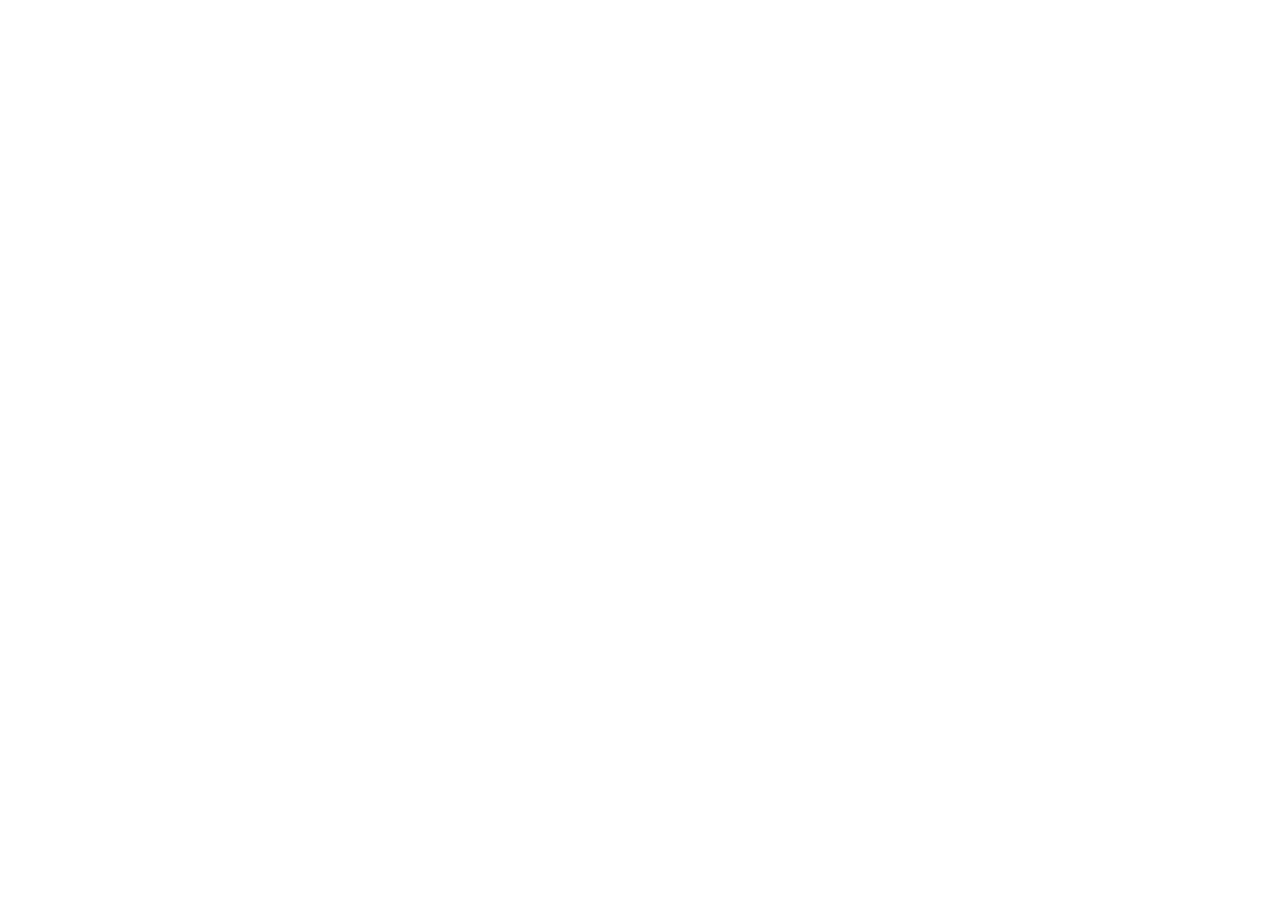
==== index.html @ c08ab0ef "feat: initialize marriage certificate application Setup core project structure with React, Tailwind " ====
<!doctype html>
<html lang="de" dir="ltr">
  <head>
    <meta charset="UTF-8" />
    <meta name="viewport" content="width=device-width, initial-scale=1.0" />
    <title>Islamische Eheschließungsurkunde - Arresalah Center Berlin</title>
    <meta name="description" content="Offizielle zweisprachige Islamische Eheschließungsurkunde für das Arresalah Center Berlin mit 5-Parteien-Fortschrittssegmenten, CTR-Code-Generator, Base64-ID-Uploads und druckbarem A4-Zertifikat." />
    <meta property="og:title" content="Islamische Eheschließungsurkunde - Arresalah Center Berlin" />
    <meta property="og:description" content="Offizielle zweisprachige Islamische Eheschließungsurkunde für das Arresalah Center Berlin mit 5-Parteien-Fortschrittssegmenten, CTR-Code-Generator, Base64-ID-Uploads und druckbarem A4-Zertifikat." />
    <meta property="og:type" content="website" />
    <meta name="twitter:card" content="summary_large_image" />
    <link rel="preconnect" href="https://fonts.googleapis.com">
    <link rel="preconnect" href="https://fonts.gstatic.com" crossorigin>
    <link href="https://fonts.googleapis.com/css2?family=Amiri:ital,wght@0,400;0,700;1,400;1,700&family=Cairo:wght@400;500;600;700;800&family=Plus+Jakarta+Sans:wght@400;500;600;700&display=swap" rel="stylesheet">
  </head>
  <body class="bg-stone-50 text-stone-900 font-sans antialiased selection:bg-[#1a4d2e] selection:text-white">
    <div id="root"></div>
    <script type="module" src="/src/main.tsx"></script>
  </body>
</html>
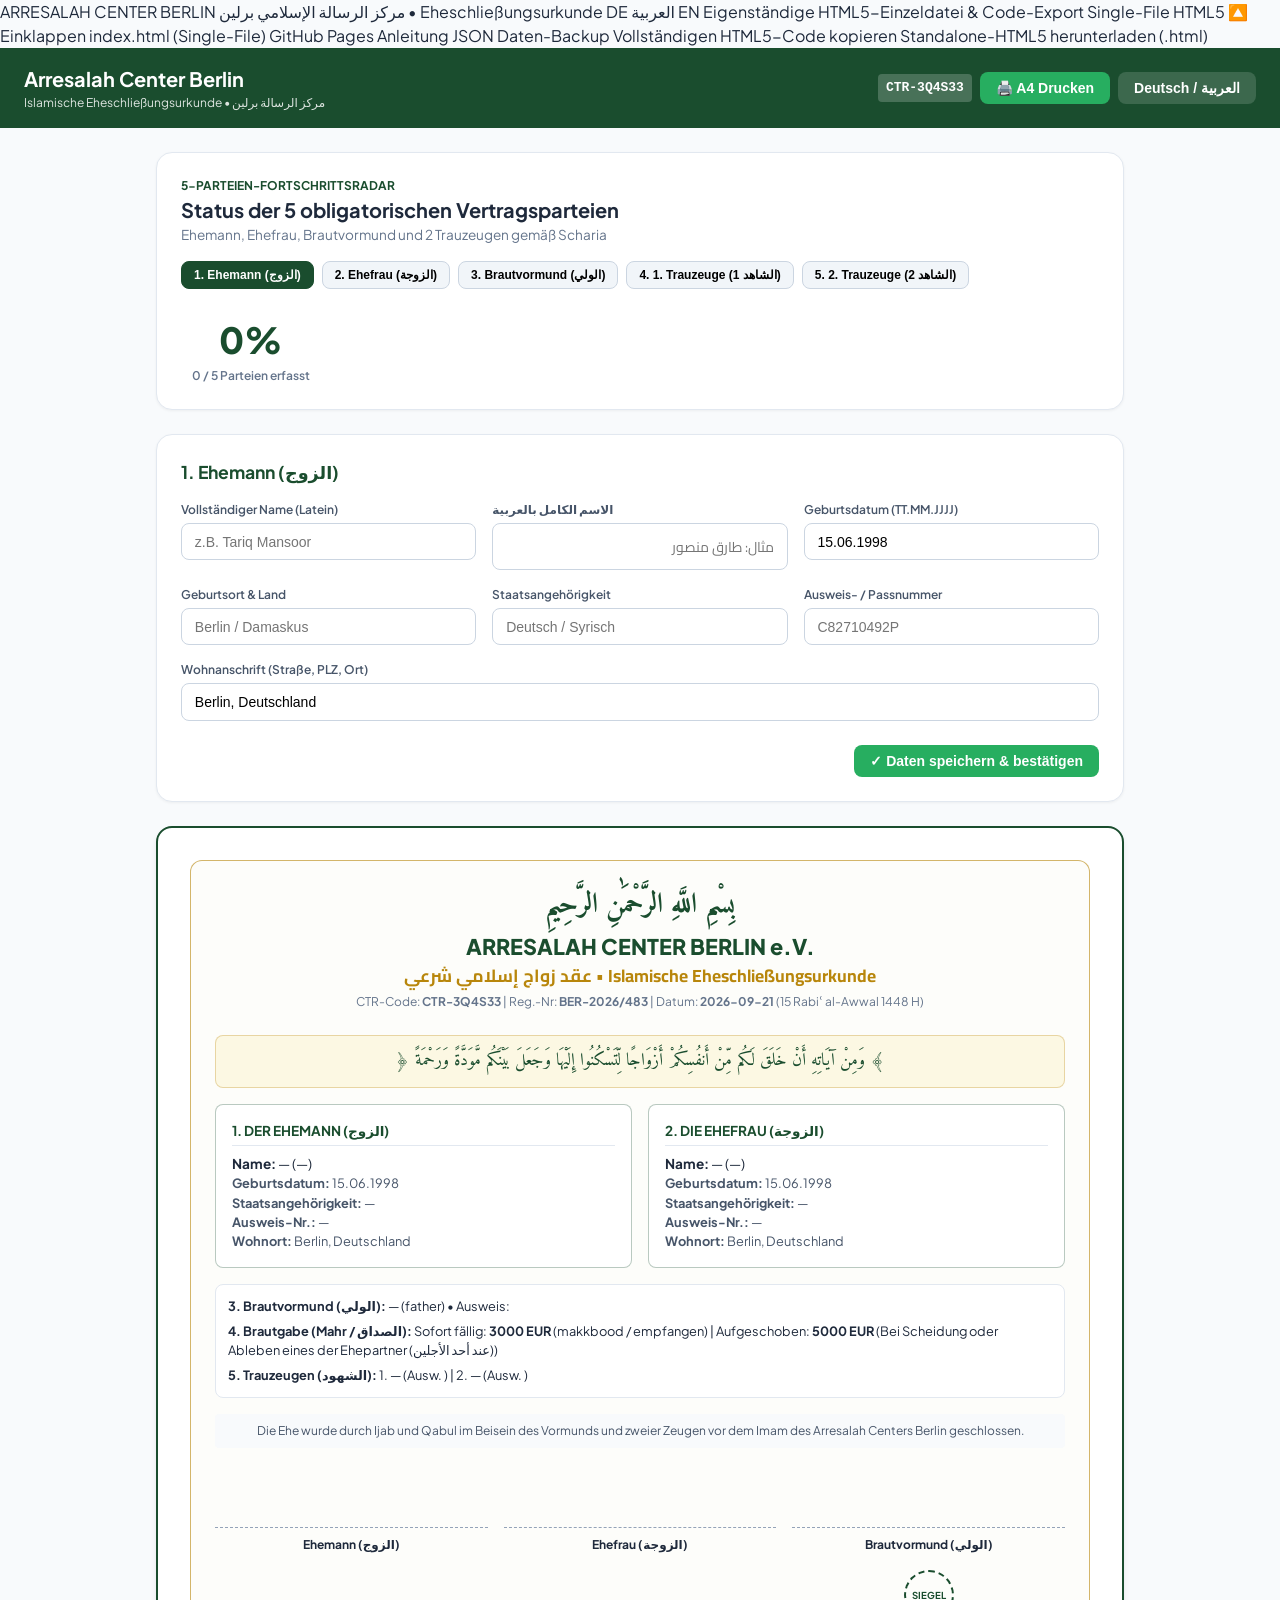
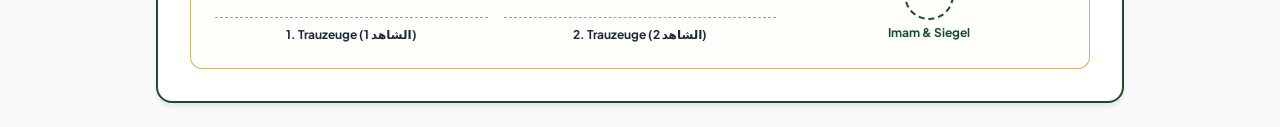
==== commit 60dcad91: "Update index.html" ====
--- a/index.html
+++ b/index.html
@@ -1,21 +1,509 @@
-<!doctype html>
+ARRESALAH CENTER BERLIN
+مركز الرسالة الإسلامي برلين • Eheschließungsurkunde
+
+DE
+العربية
+EN
+
+
+
+
+Eigenständige HTML5-Einzeldatei & Code-Export
+Single-File HTML5
+🔼 Einklappen
+
+index.html (Single-File)
+
+GitHub Pages Anleitung
+
+JSON Daten-Backup
+
+Vollständigen HTML5-Code kopieren
+
+Standalone-HTML5 herunterladen (.html)
+<!DOCTYPE html>
 <html lang="de" dir="ltr">
-  <head>
-    <meta charset="UTF-8" />
-    <meta name="viewport" content="width=device-width, initial-scale=1.0" />
-    <title>Islamische Eheschließungsurkunde - Arresalah Center Berlin</title>
-    <meta name="description" content="Offizielle zweisprachige Islamische Eheschließungsurkunde für das Arresalah Center Berlin mit 5-Parteien-Fortschrittssegmenten, CTR-Code-Generator, Base64-ID-Uploads und druckbarem A4-Zertifikat." />
-    <meta property="og:title" content="Islamische Eheschließungsurkunde - Arresalah Center Berlin" />
-    <meta property="og:description" content="Offizielle zweisprachige Islamische Eheschließungsurkunde für das Arresalah Center Berlin mit 5-Parteien-Fortschrittssegmenten, CTR-Code-Generator, Base64-ID-Uploads und druckbarem A4-Zertifikat." />
-    <meta property="og:type" content="website" />
-    <meta name="twitter:card" content="summary_large_image" />
-    <link rel="preconnect" href="https://fonts.googleapis.com">
-    <link rel="preconnect" href="https://fonts.gstatic.com" crossorigin>
-    <link href="https://fonts.googleapis.com/css2?family=Amiri:ital,wght@0,400;0,700;1,400;1,700&family=Cairo:wght@400;500;600;700;800&family=Plus+Jakarta+Sans:wght@400;500;600;700&display=swap" rel="stylesheet">
-  </head>
-  <body class="bg-stone-50 text-stone-900 font-sans antialiased selection:bg-[#1a4d2e] selection:text-white">
-    <div id="root"></div>
-    <script type="module" src="/src/main.tsx"></script>
-  </body>
-</html>
-
+<head>
+  <meta charset="UTF-8">
+  <meta name="viewport" content="width=device-width, initial-scale=1.0">
+  <title>Islamische Eheschließungsurkunde - Arresalah Center Berlin</title>
+  <meta name="description" content="Offizielle zweisprachige Islamische Eheschließungsurkunde für das Arresalah Center Berlin">
+  <link rel="preconnect" href="https://fonts.googleapis.com">
+  <link rel="preconnect" href="https://fonts.gstatic.com" crossorigin>
+  <link href="https://fonts.googleapis.com/css2?family=Amiri:wght@400;700&family=Cairo:wght@400;600;700&family=Plus+Jakarta+Sans:wght@400;600;700&display=swap" rel="stylesheet">
+  <style>
+    :root {
+      --primary-color: #1a4d2e;
+      --primary-dark: #113620;
+      --success-color: #27ae60;
+      --gold-color: #b8860b;
+      --gold-bg: #fcf8e3;
+    }
+    * { box-sizing: border-box; margin: 0; padding: 0; }
+    body {
+      font-family: 'Plus Jakarta Sans', system-ui, sans-serif;
+      background: #f8fafc;
+      color: #1e293b;
+      line-height: 1.5;
+    }
+    [dir="rtl"] { font-family: 'Cairo', 'Amiri', system-ui, sans-serif; }
+    .font-amiri { font-family: 'Amiri', serif; }
+    .font-cairo { font-family: 'Cairo', sans-serif; }
+
+    header {
+      background: var(--primary-color);
+      color: white;
+      padding: 1rem 1.5rem;
+      display: flex;
+      justify-content: space-between;
+      align-items: center;
+      flex-wrap: wrap;
+      gap: 1rem;
+    }
+    .btn {
+      display: inline-flex;
+      align-items: center;
+      gap: 0.5rem;
+      padding: 0.5rem 1rem;
+      font-size: 0.875rem;
+      font-weight: 600;
+      border-radius: 0.5rem;
+      cursor: pointer;
+      border: none;
+      transition: all 0.2s;
+    }
+    .btn-success { background: var(--success-color); color: white; }
+    .btn-gold { background: var(--gold-color); color: white; }
+    .btn-light { background: rgba(255,255,255,0.15); color: white; }
+
+    .container { max-width: 1000px; margin: 1.5rem auto; padding: 0 1rem; }
+    .card { background: white; border-radius: 1rem; border: 1px solid #e2e8f0; padding: 1.5rem; margin-bottom: 1.5rem; box-shadow: 0 1px 3px rgba(0,0,0,0.05); }
+
+    /* SVG Radar Donut */
+    .radar-box { display: flex; align-items: center; justify-content: space-between; flex-wrap: wrap; gap: 1.5rem; }
+    .radar-segments { display: flex; gap: 0.5rem; flex-wrap: wrap; margin-top: 1rem; }
+    .party-pill {
+      padding: 0.35rem 0.75rem;
+      border-radius: 0.5rem;
+      font-size: 0.75rem;
+      font-weight: 600;
+      background: #f1f5f9;
+      cursor: pointer;
+      border: 1px solid #cbd5e1;
+    }
+    .party-pill.completed { background: #dcfce7; color: var(--success-color); border-color: #86efac; }
+    .party-pill.active { background: var(--primary-color); color: white; border-color: var(--primary-color); }
+
+    /* Form */
+    .form-grid { display: grid; grid-template-columns: repeat(auto-fit, minmax(280px, 1fr)); gap: 1rem; margin-top: 1rem; }
+    .form-group label { display: block; font-size: 0.75rem; font-weight: 600; margin-bottom: 0.25rem; color: #475569; }
+    .form-control { width: 100%; padding: 0.6rem 0.8rem; border-radius: 0.5rem; border: 1px solid #cbd5e1; font-size: 0.875rem; }
+    .form-control:focus { outline: 2px solid var(--primary-color); border-color: transparent; }
+
+    /* Certificate A4 Sheet */
+    #certificate-sheet {
+      background: white;
+      border: 2px solid var(--primary-color);
+      border-radius: 1rem;
+      padding: 2rem;
+      box-shadow: 0 4px 6px -1px rgba(0,0,0,0.1);
+    }
+    .cert-frame { border: 1px solid rgba(184, 134, 11, 0.6); padding: 1.5rem; border-radius: 0.75rem; background: #fdfdfa; }
+    .cert-title { text-align: center; margin-bottom: 1.5rem; }
+    .ayah-box { background: var(--gold-bg); border: 1px solid rgba(184, 134, 11, 0.3); padding: 0.75rem; border-radius: 0.5rem; text-align: center; margin: 1rem 0; }
+    .parties-grid { display: grid; grid-template-columns: 1fr 1fr; gap: 1rem; margin-top: 1rem; }
+    .party-box { border: 1px solid rgba(26, 77, 46, 0.3); padding: 1rem; border-radius: 0.5rem; background: white; }
+    .sig-grid { display: grid; grid-template-columns: repeat(3, 1fr); gap: 1rem; margin-top: 2rem; text-align: center; }
+    .sig-line { border-bottom: 1px dashed #94a3b8; height: 3rem; margin-bottom: 0.5rem; }
+
+    @media print {
+      body { background: white; }
+      header, .no-print, .radar-box, #form-container { display: none !important; }
+      #certificate-sheet { border: none; padding: 0; box-shadow: none; width: 100%; }
+      @page { size: A4 portrait; margin: 10mm; }
+    }
+  </style>
+</head>
+<body>
+
+  <!-- Top App Navigation -->
+  <header>
+    <div>
+      <h1 style="font-size: 1.25rem; font-weight: 700;">Arresalah Center Berlin</h1>
+      <p style="font-size: 0.75rem; opacity: 0.85;">Islamische Eheschließungsurkunde • مركز الرسالة برلين</p>
+    </div>
+    <div style="display: flex; gap: 0.5rem; align-items: center;">
+      <span style="font-family: monospace; font-weight: 700; background: rgba(255,255,255,0.2); padding: 0.25rem 0.5rem; border-radius: 0.25rem;" id="active-ctr-display">CTR-3Q4S33</span>
+      <button class="btn btn-success" onclick="window.print()">🖨️ A4 Drucken</button>
+      <button class="btn btn-light" onclick="toggleLang()" id="lang-btn">Deutsch / العربية</button>
+    </div>
+  </header>
+
+  <div class="container">
+    <!-- 5-Segment Radar / Progress -->
+    <div class="card no-print">
+      <div class="radar-box">
+        <div>
+          <span style="font-size: 0.75rem; font-weight: 700; color: var(--primary-color); text-transform: uppercase;">5-Parteien-Fortschrittsradar</span>
+          <h2 style="font-size: 1.25rem; font-weight: 700;">Status der 5 obligatorischen Vertragsparteien</h2>
+          <p style="font-size: 0.85rem; color: #64748b;">Ehemann, Ehefrau, Brautvormund und 2 Trauzeugen gemäß Scharia</p>
+          <div class="radar-segments" id="party-tabs">
+            <!-- Tabs generated by JS -->
+          </div>
+        </div>
+        <div style="text-align: center; min-width: 140px;">
+          <div style="font-size: 2.25rem; font-weight: 800; color: var(--primary-color);" id="progress-percent">0%</div>
+          <div style="font-size: 0.75rem; color: #64748b; font-weight: 600;" id="progress-text">0 / 5 Parteien</div>
+        </div>
+      </div>
+    </div>
+
+    <!-- Active Party Form -->
+    <div class="card no-print" id="form-container">
+      <h3 style="font-size: 1.1rem; font-weight: 700; color: var(--primary-color); margin-bottom: 0.5rem;" id="current-party-title">Partei bearbeiten</h3>
+      <form id="party-form" onsubmit="event.preventDefault(); saveActiveParty();">
+        <div class="form-grid">
+          <div class="form-group">
+            <label>Vollständiger Name (Latein)</label>
+            <input type="text" id="input-fullname" class="form-control" required placeholder="z.B. Tariq Mansoor">
+          </div>
+          <div class="form-group">
+            <label>الاسم الكامل بالعربية</label>
+            <input type="text" id="input-fullname-ar" dir="rtl" class="form-control" required placeholder="مثال: طارق منصور">
+          </div>
+          <div class="form-group">
+            <label>Geburtsdatum (TT.MM.JJJJ)</label>
+            <input type="text" id="input-dob" class="form-control" required placeholder="14.04.1995">
+          </div>
+          <div class="form-group">
+            <label>Geburtsort & Land</label>
+            <input type="text" id="input-pob" class="form-control" required placeholder="Berlin / Damaskus">
+          </div>
+          <div class="form-group">
+            <label>Staatsangehörigkeit</label>
+            <input type="text" id="input-nationality" class="form-control" required placeholder="Deutsch / Syrisch">
+          </div>
+          <div class="form-group">
+            <label>Ausweis- / Passnummer</label>
+            <input type="text" id="input-idnumber" class="form-control" required placeholder="C82710492P">
+          </div>
+          <div class="form-group" style="grid-column: 1 / -1;">
+            <label>Wohnanschrift (Straße, PLZ, Ort)</label>
+            <input type="text" id="input-address" class="form-control" required placeholder="Müllerstraße 45, 13349 Berlin">
+          </div>
+        </div>
+        <div style="margin-top: 1.5rem; display: flex; justify-content: flex-end; gap: 0.75rem;">
+          <button type="submit" class="btn btn-success">✓ Daten speichern & bestätigen</button>
+        </div>
+      </form>
+    </div>
+
+    <!-- Official Printable A4 Document Sheet -->
+    <div id="certificate-sheet">
+      <div class="cert-frame">
+        <div class="cert-title">
+          <div class="font-amiri" style="font-size: 1.75rem; font-weight: 700; color: var(--primary-color);">بِسْمِ اللَّهِ الرَّحْمَٰنِ الرَّحِيمِ</div>
+          <h2 style="font-size: 1.35rem; font-weight: 800; color: var(--primary-color); margin-top: 0.25rem;">ARRESALAH CENTER BERLIN e.V.</h2>
+          <p class="font-cairo" style="font-size: 1.1rem; font-weight: 700; color: var(--gold-color);">عقد زواج إسلامي شرعي • Islamische Eheschließungsurkunde</p>
+          <p style="font-size: 0.75rem; color: #64748b; margin-top: 0.25rem;">
+            CTR-Code: <b id="cert-ctr">CTR-3Q4S33</b> | Reg.-Nr: <b id="cert-reg">BER-2026/483</b> | Datum: <b id="cert-date">2026-09-21</b> (15 Rabiʿ al-Awwal 1448 H)
+          </p>
+        </div>
+
+        <div class="ayah-box">
+          <p class="font-amiri" style="font-size: 1.1rem; color: var(--primary-color);">﴿ وَمِنْ آيَاتِهِ أَنْ خَلَقَ لَكُم مِّنْ أَنفُسِكُمْ أَزْوَاجًا لِّتَسْكُنُوا إِلَيْهَا وَجَعَلَ بَيْنَكُم مَّوَدَّةً وَرَحْمَةً ﴾</p>
+        </div>
+
+        <!-- 2 Parties: Husband & Wife -->
+        <div class="parties-grid">
+          <div class="party-box">
+            <h4 style="font-size: 0.85rem; font-weight: 700; color: var(--primary-color); border-bottom: 1px solid #e2e8f0; padding-bottom: 0.25rem;">1. DER EHEMANN (الزوج)</h4>
+            <p style="font-size: 0.85rem; margin-top: 0.5rem;"><b>Name:</b> <span id="cert-husband-name">—</span> (<span id="cert-husband-ar">—</span>)</p>
+            <p style="font-size: 0.8rem; color: #475569;"><b>Geburtsdatum:</b> <span id="cert-husband-dob">15.06.1998</span></p>
+            <p style="font-size: 0.8rem; color: #475569;"><b>Staatsangehörigkeit:</b> <span id="cert-husband-nat">—</span></p>
+            <p style="font-size: 0.8rem; color: #475569;"><b>Ausweis-Nr.:</b> <span id="cert-husband-id">—</span></p>
+            <p style="font-size: 0.8rem; color: #475569;"><b>Wohnort:</b> <span id="cert-husband-addr">Berlin, Deutschland</span></p>
+          </div>
+
+          <div class="party-box">
+            <h4 style="font-size: 0.85rem; font-weight: 700; color: var(--primary-color); border-bottom: 1px solid #e2e8f0; padding-bottom: 0.25rem;">2. DIE EHEFRAU (الزوجة)</h4>
+            <p style="font-size: 0.85rem; margin-top: 0.5rem;"><b>Name:</b> <span id="cert-wife-name">—</span> (<span id="cert-wife-ar">—</span>)</p>
+            <p style="font-size: 0.8rem; color: #475569;"><b>Geburtsdatum:</b> <span id="cert-wife-dob">15.06.1998</span></p>
+            <p style="font-size: 0.8rem; color: #475569;"><b>Staatsangehörigkeit:</b> <span id="cert-wife-nat">—</span></p>
+            <p style="font-size: 0.8rem; color: #475569;"><b>Ausweis-Nr.:</b> <span id="cert-wife-id">—</span></p>
+            <p style="font-size: 0.8rem; color: #475569;"><b>Wohnort:</b> <span id="cert-wife-addr">Berlin, Deutschland</span></p>
+          </div>
+        </div>
+
+        <!-- Guardian & Mahr -->
+        <div style="margin-top: 1rem; border: 1px solid #e2e8f0; padding: 0.75rem; border-radius: 0.5rem; background: white; font-size: 0.8rem;">
+          <p><b>3. Brautvormund (الولي):</b> <span id="cert-guardian-name"></span> (<span id="cert-guardian-rel">father</span>) • Ausweis: <span id="cert-guardian-id"></span></p>
+          <p style="margin-top: 0.35rem;"><b>4. Brautgabe (Mahr / الصداق):</b> Sofort fällig: <b>3000 EUR</b> (makkbood / empfangen) | Aufgeschoben: <b>5000 EUR</b> (Bei Scheidung oder Ableben eines der Ehepartner (عند أحد الأجلين))</p>
+          <p style="margin-top: 0.35rem;"><b>5. Trauzeugen (الشهود):</b> 1. <span id="cert-w1-name"></span> (Ausw. ) | 2. <span id="cert-w2-name"></span> (Ausw. )</p>
+        </div>
+
+        <!-- Canonical Solemnization Statement -->
+        <p style="text-align: center; font-size: 0.75rem; color: #475569; margin-top: 1rem; padding: 0.5rem; background: #f8fafc; border-radius: 0.25rem;">
+          Die Ehe wurde durch Ijab und Qabul im Beisein des Vormunds und zweier Zeugen vor dem Imam des Arresalah Centers Berlin geschlossen.
+        </p>
+
+        <!-- Signatures Grid -->
+        <div class="sig-grid">
+          <div><div class="sig-line"></div><p style="font-size: 0.75rem; font-weight: 700;">Ehemann (الزوج)</p></div>
+          <div><div class="sig-line"></div><p style="font-size: 0.75rem; font-weight: 700;">Ehefrau (الزوجة)</p></div>
+          <div><div class="sig-line"></div><p style="font-size: 0.75rem; font-weight: 700;">Brautvormund (الولي)</p></div>
+          <div><div class="sig-line"></div><p style="font-size: 0.75rem; font-weight: 700;">1. Trauzeuge (الشاهد 1)</p></div>
+          <div><div class="sig-line"></div><p style="font-size: 0.75rem; font-weight: 700;">2. Trauzeuge (الشاهد 2)</p></div>
+          <div>
+            <div style="border: 2px dashed var(--primary-color); border-radius: 50%; width: 50px; height: 50px; margin: 0 auto; display: flex; align-items: center; justify-content: center; font-size: 0.6rem; color: var(--primary-color); font-weight: 700;">SIEGEL</div>
+            <p style="font-size: 0.75rem; font-weight: 700; color: var(--primary-color); margin-top: 0.25rem;">Imam & Siegel</p>
+          </div>
+        </div>
+      </div>
+    </div>
+  </div>
+
+  <script>
+    // State management in localStorage
+    const STORAGE_KEY = 'arresalah_single_html_contract_v1';
+    let contract = {
+  "id": "contract_1790016791290_l52df",
+  "general": {
+    "contractCode": "CTR-3Q4S33",
+    "registryNumber": "BER-2026/483",
+    "gregorianDate": "2026-09-21",
+    "hijriDate": "15 Rabiʿ al-Awwal 1448 H",
+    "placeOfSolemnization": "Arresalah Center Berlin e.V., Gerichtstraße 38, 13347 Berlin",
+    "officiantName": "Sheikh Dr. Ahmad Al-Husseini",
+    "officiantTitle": "Imam & Autorisierter Eheschließungsbeauftragter",
+    "mosqueName": "Arresalah Center Berlin e.V."
+  },
+  "dowry": {
+    "promptAmount": "3000",
+    "promptCurrency": "EUR",
+    "promptStatus": "received",
+    "deferredAmount": "5000",
+    "deferredCurrency": "EUR",
+    "deferredDueCondition": "Bei Scheidung oder Ableben eines der Ehepartner (عند أحد الأجلين)",
+    "specialConditions": "Beiderseitiges Einverständnis zur Fortführung des Hochschulstudiums der Ehefrau und eigenständiges Verfügungsrecht über ihr Vermögen."
+  },
+  "parties": {
+    "husband": {
+      "role": "husband",
+      "fullName": "",
+      "fullNameArabic": "",
+      "dateOfBirth": {
+        "day": "15",
+        "month": "06",
+        "year": "1998"
+      },
+      "placeOfBirth": "",
+      "nationality": "",
+      "religion": "Islam",
+      "maritalStatus": "Ledig",
+      "address": "Berlin, Deutschland",
+      "phone": "",
+      "email": "",
+      "idType": "passport",
+      "idNumber": "",
+      "idAuthority": "Berlin",
+      "isCompleted": false
+    },
+    "wife": {
+      "role": "wife",
+      "fullName": "",
+      "fullNameArabic": "",
+      "dateOfBirth": {
+        "day": "15",
+        "month": "06",
+        "year": "1998"
+      },
+      "placeOfBirth": "",
+      "nationality": "",
+      "religion": "Islam",
+      "maritalStatus": "Ledig",
+      "address": "Berlin, Deutschland",
+      "phone": "",
+      "email": "",
+      "idType": "passport",
+      "idNumber": "",
+      "idAuthority": "Berlin",
+      "isCompleted": false
+    },
+    "guardian": {
+      "role": "guardian",
+      "fullName": "",
+      "fullNameArabic": "",
+      "dateOfBirth": {
+        "day": "15",
+        "month": "06",
+        "year": "1998"
+      },
+      "placeOfBirth": "",
+      "nationality": "",
+      "religion": "Islam",
+      "maritalStatus": "Ledig",
+      "address": "Berlin, Deutschland",
+      "phone": "",
+      "email": "",
+      "idType": "passport",
+      "idNumber": "",
+      "idAuthority": "Berlin",
+      "relationToWife": "father",
+      "guardianApprovalReason": "Leiblicher Vater und gesetzlicher Vormund nach islamischem Recht",
+      "isCompleted": false
+    },
+    "witness1": {
+      "role": "witness1",
+      "fullName": "",
+      "fullNameArabic": "",
+      "dateOfBirth": {
+        "day": "15",
+        "month": "06",
+        "year": "1998"
+      },
+      "placeOfBirth": "",
+      "nationality": "",
+      "religion": "Islam",
+      "maritalStatus": "Ledig",
+      "address": "Berlin, Deutschland",
+      "phone": "",
+      "email": "",
+      "idType": "passport",
+      "idNumber": "",
+      "idAuthority": "Berlin",
+      "isCompleted": false
+    },
+    "witness2": {
+      "role": "witness2",
+      "fullName": "",
+      "fullNameArabic": "",
+      "dateOfBirth": {
+        "day": "15",
+        "month": "06",
+        "year": "1998"
+      },
+      "placeOfBirth": "",
+      "nationality": "",
+      "religion": "Islam",
+      "maritalStatus": "Ledig",
+      "address": "Berlin, Deutschland",
+      "phone": "",
+      "email": "",
+      "idType": "passport",
+      "idNumber": "",
+      "idAuthority": "Berlin",
+      "isCompleted": false
+    }
+  },
+  "createdAt": "2026-09-21T18:53:11.290Z",
+  "updatedAt": "2026-09-21T18:53:11.292Z",
+  "status": "draft"
+};
+    let activeRole = 'husband';
+
+    const roles = [
+      { id: 'husband', title: '1. Ehemann (الزوج)' },
+      { id: 'wife', title: '2. Ehefrau (الزوجة)' },
+      { id: 'guardian', title: '3. Brautvormund (الولي)' },
+      { id: 'witness1', title: '4. 1. Trauzeuge (الشاهد 1)' },
+      { id: 'witness2', title: '5. 2. Trauzeuge (الشاهد 2)' }
+    ];
+
+    // Load from storage if present
+    const saved = localStorage.getItem(STORAGE_KEY);
+    if (saved) {
+      try { contract = JSON.parse(saved); } catch(e){}
+    }
+
+    function renderTabs() {
+      const tabsEl = document.getElementById('party-tabs');
+      tabsEl.innerHTML = '';
+      let completedCount = 0;
+
+      roles.forEach(r => {
+        const isComp = contract.parties[r.id]?.isCompleted;
+        if (isComp) completedCount++;
+        const btn = document.createElement('button');
+        btn.className = 'party-pill ' + (r.id === activeRole ? 'active ' : '') + (isComp ? 'completed' : '');
+        btn.textContent = r.title + (isComp ? ' ✓' : '');
+        btn.onclick = () => selectRole(r.id);
+        tabsEl.appendChild(btn);
+      });
+
+      const percent = Math.round((completedCount / 5) * 100);
+      document.getElementById('progress-percent').textContent = percent + '%';
+      document.getElementById('progress-text').textContent = completedCount + ' / 5 Parteien erfasst';
+    }
+
+    function selectRole(role) {
+      activeRole = role;
+      const party = contract.parties[role] || {};
+      const roleObj = roles.find(r => r.id === role);
+      document.getElementById('current-party-title').textContent = roleObj.title;
+      document.getElementById('input-fullname').value = party.fullName || '';
+      document.getElementById('input-fullname-ar').value = party.fullNameArabic || '';
+      document.getElementById('input-dob').value = party.dateOfBirth ? (party.dateOfBirth.day + '.' + party.dateOfBirth.month + '.' + party.dateOfBirth.year) : '';
+      document.getElementById('input-pob').value = party.placeOfBirth || '';
+      document.getElementById('input-nationality').value = party.nationality || '';
+      document.getElementById('input-idnumber').value = party.idNumber || '';
+      document.getElementById('input-address').value = party.address || '';
+      renderTabs();
+    }
+
+    function saveActiveParty() {
+      const p = contract.parties[activeRole] || {};
+      p.fullName = document.getElementById('input-fullname').value;
+      p.fullNameArabic = document.getElementById('input-fullname-ar').value;
+      const dobVal = document.getElementById('input-dob').value.split('.');
+      p.dateOfBirth = { day: dobVal[0] || '01', month: dobVal[1] || '01', year: dobVal[2] || '1995' };
+      p.placeOfBirth = document.getElementById('input-pob').value;
+      p.nationality = document.getElementById('input-nationality').value;
+      p.idNumber = document.getElementById('input-idnumber').value;
+      p.address = document.getElementById('input-address').value;
+      p.isCompleted = true;
+      contract.parties[activeRole] = p;
+
+      localStorage.setItem(STORAGE_KEY, JSON.stringify(contract));
+      renderTabs();
+      updateCertificateView();
+      alert('✓ Daten erfolgreich gespeichert!');
+    }
+
+    function updateCertificateView() {
+      const h = contract.parties.husband || {};
+      const w = contract.parties.wife || {};
+      const g = contract.parties.guardian || {};
+      const w1 = contract.parties.witness1 || {};
+      const w2 = contract.parties.witness2 || {};
+
+      document.getElementById('cert-husband-name').textContent = h.fullName || '—';
+      document.getElementById('cert-husband-ar').textContent = h.fullNameArabic || '—';
+      document.getElementById('cert-husband-nat').textContent = h.nationality || '—';
+      document.getElementById('cert-husband-id').textContent = h.idNumber || '—';
+      document.getElementById('cert-husband-addr').textContent = h.address || '—';
+
+      document.getElementById('cert-wife-name').textContent = w.fullName || '—';
+      document.getElementById('cert-wife-ar').textContent = w.fullNameArabic || '—';
+      document.getElementById('cert-wife-nat').textContent = w.nationality || '—';
+      document.getElementById('cert-wife-id').textContent = w.idNumber || '—';
+      document.getElementById('cert-wife-addr').textContent = w.address || '—';
+
+      document.getElementById('cert-guardian-name').textContent = g.fullName || '—';
+      document.getElementById('cert-w1-name').textContent = w1.fullName || '—';
+      document.getElementById('cert-w2-name').textContent = w2.fullName || '—';
+    }
+
+    function toggleLang() {
+      const isRtl = document.documentElement.getAttribute('dir') === 'rtl';
+      document.documentElement.setAttribute('dir', isRtl ? 'ltr' : 'rtl');
+      document.documentElement.setAttribute('lang', isRtl ? 'de' : 'ar');
+    }
+
+    // Init
+    selectRole('husband');
+    renderTabs();
+    updateCertificateView();
+  </script>
+</body>
+</html>
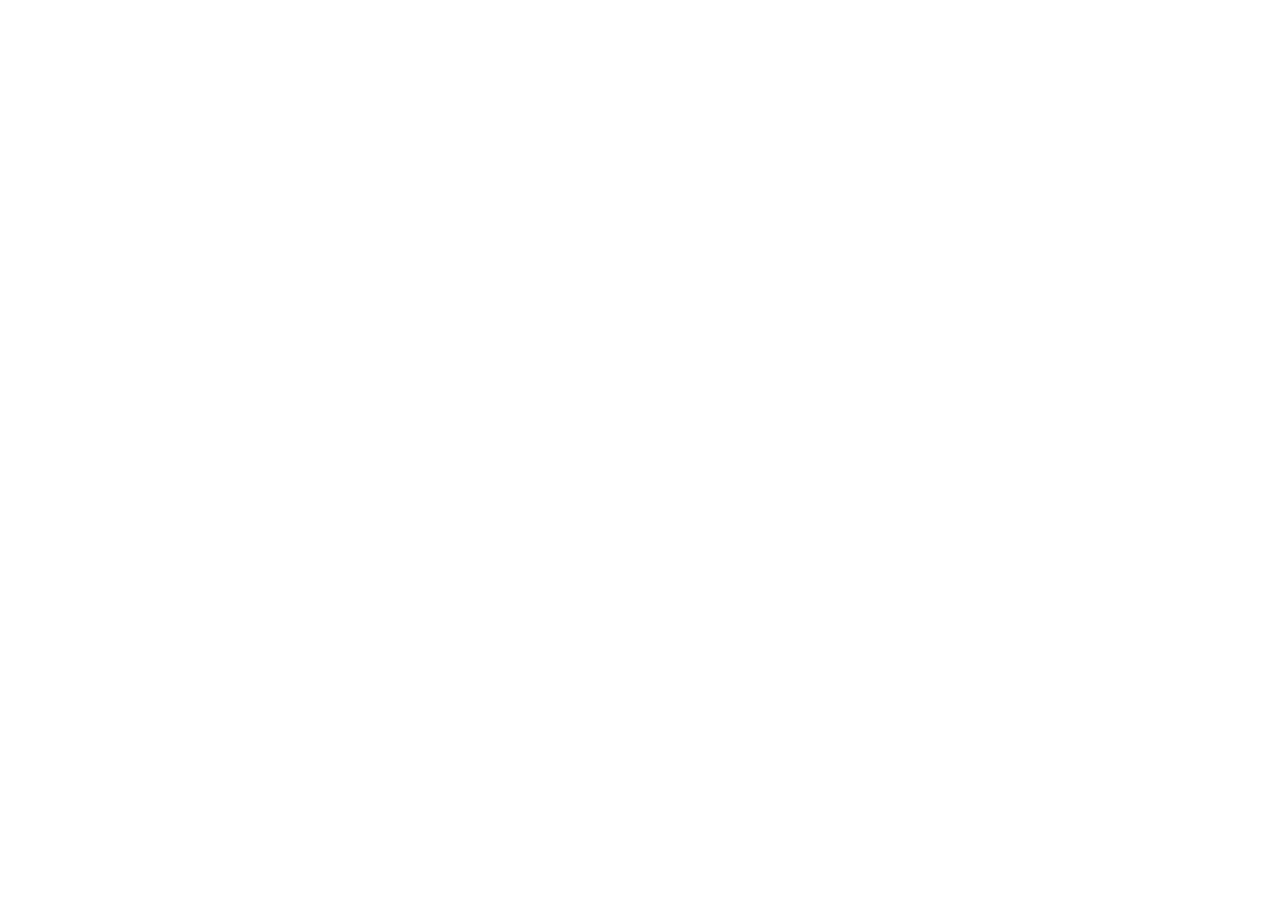
==== commit fc310783: "feat: add GitHub Pages deployment and update UI - Add GitHub Actions workflow for automated deployme" ====
--- a/index.html
+++ b/index.html
@@ -1,509 +1,20 @@
-ARRESALAH CENTER BERLIN
-مركز الرسالة الإسلامي برلين • Eheschließungsurkunde
-
-DE
-العربية
-EN
-
-
-
-
-Eigenständige HTML5-Einzeldatei & Code-Export
-Single-File HTML5
-🔼 Einklappen
-
-index.html (Single-File)
-
-GitHub Pages Anleitung
-
-JSON Daten-Backup
-
-Vollständigen HTML5-Code kopieren
-
-Standalone-HTML5 herunterladen (.html)
-<!DOCTYPE html>
+<!doctype html>
 <html lang="de" dir="ltr">
-<head>
-  <meta charset="UTF-8">
-  <meta name="viewport" content="width=device-width, initial-scale=1.0">
-  <title>Islamische Eheschließungsurkunde - Arresalah Center Berlin</title>
-  <meta name="description" content="Offizielle zweisprachige Islamische Eheschließungsurkunde für das Arresalah Center Berlin">
-  <link rel="preconnect" href="https://fonts.googleapis.com">
-  <link rel="preconnect" href="https://fonts.gstatic.com" crossorigin>
-  <link href="https://fonts.googleapis.com/css2?family=Amiri:wght@400;700&family=Cairo:wght@400;600;700&family=Plus+Jakarta+Sans:wght@400;600;700&display=swap" rel="stylesheet">
-  <style>
-    :root {
-      --primary-color: #1a4d2e;
-      --primary-dark: #113620;
-      --success-color: #27ae60;
-      --gold-color: #b8860b;
-      --gold-bg: #fcf8e3;
-    }
-    * { box-sizing: border-box; margin: 0; padding: 0; }
-    body {
-      font-family: 'Plus Jakarta Sans', system-ui, sans-serif;
-      background: #f8fafc;
-      color: #1e293b;
-      line-height: 1.5;
-    }
-    [dir="rtl"] { font-family: 'Cairo', 'Amiri', system-ui, sans-serif; }
-    .font-amiri { font-family: 'Amiri', serif; }
-    .font-cairo { font-family: 'Cairo', sans-serif; }
-
-    header {
-      background: var(--primary-color);
-      color: white;
-      padding: 1rem 1.5rem;
-      display: flex;
-      justify-content: space-between;
-      align-items: center;
-      flex-wrap: wrap;
-      gap: 1rem;
-    }
-    .btn {
-      display: inline-flex;
-      align-items: center;
-      gap: 0.5rem;
-      padding: 0.5rem 1rem;
-      font-size: 0.875rem;
-      font-weight: 600;
-      border-radius: 0.5rem;
-      cursor: pointer;
-      border: none;
-      transition: all 0.2s;
-    }
-    .btn-success { background: var(--success-color); color: white; }
-    .btn-gold { background: var(--gold-color); color: white; }
-    .btn-light { background: rgba(255,255,255,0.15); color: white; }
-
-    .container { max-width: 1000px; margin: 1.5rem auto; padding: 0 1rem; }
-    .card { background: white; border-radius: 1rem; border: 1px solid #e2e8f0; padding: 1.5rem; margin-bottom: 1.5rem; box-shadow: 0 1px 3px rgba(0,0,0,0.05); }
-
-    /* SVG Radar Donut */
-    .radar-box { display: flex; align-items: center; justify-content: space-between; flex-wrap: wrap; gap: 1.5rem; }
-    .radar-segments { display: flex; gap: 0.5rem; flex-wrap: wrap; margin-top: 1rem; }
-    .party-pill {
-      padding: 0.35rem 0.75rem;
-      border-radius: 0.5rem;
-      font-size: 0.75rem;
-      font-weight: 600;
-      background: #f1f5f9;
-      cursor: pointer;
-      border: 1px solid #cbd5e1;
-    }
-    .party-pill.completed { background: #dcfce7; color: var(--success-color); border-color: #86efac; }
-    .party-pill.active { background: var(--primary-color); color: white; border-color: var(--primary-color); }
-
-    /* Form */
-    .form-grid { display: grid; grid-template-columns: repeat(auto-fit, minmax(280px, 1fr)); gap: 1rem; margin-top: 1rem; }
-    .form-group label { display: block; font-size: 0.75rem; font-weight: 600; margin-bottom: 0.25rem; color: #475569; }
-    .form-control { width: 100%; padding: 0.6rem 0.8rem; border-radius: 0.5rem; border: 1px solid #cbd5e1; font-size: 0.875rem; }
-    .form-control:focus { outline: 2px solid var(--primary-color); border-color: transparent; }
-
-    /* Certificate A4 Sheet */
-    #certificate-sheet {
-      background: white;
-      border: 2px solid var(--primary-color);
-      border-radius: 1rem;
-      padding: 2rem;
-      box-shadow: 0 4px 6px -1px rgba(0,0,0,0.1);
-    }
-    .cert-frame { border: 1px solid rgba(184, 134, 11, 0.6); padding: 1.5rem; border-radius: 0.75rem; background: #fdfdfa; }
-    .cert-title { text-align: center; margin-bottom: 1.5rem; }
-    .ayah-box { background: var(--gold-bg); border: 1px solid rgba(184, 134, 11, 0.3); padding: 0.75rem; border-radius: 0.5rem; text-align: center; margin: 1rem 0; }
-    .parties-grid { display: grid; grid-template-columns: 1fr 1fr; gap: 1rem; margin-top: 1rem; }
-    .party-box { border: 1px solid rgba(26, 77, 46, 0.3); padding: 1rem; border-radius: 0.5rem; background: white; }
-    .sig-grid { display: grid; grid-template-columns: repeat(3, 1fr); gap: 1rem; margin-top: 2rem; text-align: center; }
-    .sig-line { border-bottom: 1px dashed #94a3b8; height: 3rem; margin-bottom: 0.5rem; }
-
-    @media print {
-      body { background: white; }
-      header, .no-print, .radar-box, #form-container { display: none !important; }
-      #certificate-sheet { border: none; padding: 0; box-shadow: none; width: 100%; }
-      @page { size: A4 portrait; margin: 10mm; }
-    }
-  </style>
-</head>
-<body>
-
-  <!-- Top App Navigation -->
-  <header>
-    <div>
-      <h1 style="font-size: 1.25rem; font-weight: 700;">Arresalah Center Berlin</h1>
-      <p style="font-size: 0.75rem; opacity: 0.85;">Islamische Eheschließungsurkunde • مركز الرسالة برلين</p>
-    </div>
-    <div style="display: flex; gap: 0.5rem; align-items: center;">
-      <span style="font-family: monospace; font-weight: 700; background: rgba(255,255,255,0.2); padding: 0.25rem 0.5rem; border-radius: 0.25rem;" id="active-ctr-display">CTR-3Q4S33</span>
-      <button class="btn btn-success" onclick="window.print()">🖨️ A4 Drucken</button>
-      <button class="btn btn-light" onclick="toggleLang()" id="lang-btn">Deutsch / العربية</button>
-    </div>
-  </header>
-
-  <div class="container">
-    <!-- 5-Segment Radar / Progress -->
-    <div class="card no-print">
-      <div class="radar-box">
-        <div>
-          <span style="font-size: 0.75rem; font-weight: 700; color: var(--primary-color); text-transform: uppercase;">5-Parteien-Fortschrittsradar</span>
-          <h2 style="font-size: 1.25rem; font-weight: 700;">Status der 5 obligatorischen Vertragsparteien</h2>
-          <p style="font-size: 0.85rem; color: #64748b;">Ehemann, Ehefrau, Brautvormund und 2 Trauzeugen gemäß Scharia</p>
-          <div class="radar-segments" id="party-tabs">
-            <!-- Tabs generated by JS -->
-          </div>
-        </div>
-        <div style="text-align: center; min-width: 140px;">
-          <div style="font-size: 2.25rem; font-weight: 800; color: var(--primary-color);" id="progress-percent">0%</div>
-          <div style="font-size: 0.75rem; color: #64748b; font-weight: 600;" id="progress-text">0 / 5 Parteien</div>
-        </div>
-      </div>
-    </div>
-
-    <!-- Active Party Form -->
-    <div class="card no-print" id="form-container">
-      <h3 style="font-size: 1.1rem; font-weight: 700; color: var(--primary-color); margin-bottom: 0.5rem;" id="current-party-title">Partei bearbeiten</h3>
-      <form id="party-form" onsubmit="event.preventDefault(); saveActiveParty();">
-        <div class="form-grid">
-          <div class="form-group">
-            <label>Vollständiger Name (Latein)</label>
-            <input type="text" id="input-fullname" class="form-control" required placeholder="z.B. Tariq Mansoor">
-          </div>
-          <div class="form-group">
-            <label>الاسم الكامل بالعربية</label>
-            <input type="text" id="input-fullname-ar" dir="rtl" class="form-control" required placeholder="مثال: طارق منصور">
-          </div>
-          <div class="form-group">
-            <label>Geburtsdatum (TT.MM.JJJJ)</label>
-            <input type="text" id="input-dob" class="form-control" required placeholder="14.04.1995">
-          </div>
-          <div class="form-group">
-            <label>Geburtsort & Land</label>
-            <input type="text" id="input-pob" class="form-control" required placeholder="Berlin / Damaskus">
-          </div>
-          <div class="form-group">
-            <label>Staatsangehörigkeit</label>
-            <input type="text" id="input-nationality" class="form-control" required placeholder="Deutsch / Syrisch">
-          </div>
-          <div class="form-group">
-            <label>Ausweis- / Passnummer</label>
-            <input type="text" id="input-idnumber" class="form-control" required placeholder="C82710492P">
-          </div>
-          <div class="form-group" style="grid-column: 1 / -1;">
-            <label>Wohnanschrift (Straße, PLZ, Ort)</label>
-            <input type="text" id="input-address" class="form-control" required placeholder="Müllerstraße 45, 13349 Berlin">
-          </div>
-        </div>
-        <div style="margin-top: 1.5rem; display: flex; justify-content: flex-end; gap: 0.75rem;">
-          <button type="submit" class="btn btn-success">✓ Daten speichern & bestätigen</button>
-        </div>
-      </form>
-    </div>
-
-    <!-- Official Printable A4 Document Sheet -->
-    <div id="certificate-sheet">
-      <div class="cert-frame">
-        <div class="cert-title">
-          <div class="font-amiri" style="font-size: 1.75rem; font-weight: 700; color: var(--primary-color);">بِسْمِ اللَّهِ الرَّحْمَٰنِ الرَّحِيمِ</div>
-          <h2 style="font-size: 1.35rem; font-weight: 800; color: var(--primary-color); margin-top: 0.25rem;">ARRESALAH CENTER BERLIN e.V.</h2>
-          <p class="font-cairo" style="font-size: 1.1rem; font-weight: 700; color: var(--gold-color);">عقد زواج إسلامي شرعي • Islamische Eheschließungsurkunde</p>
-          <p style="font-size: 0.75rem; color: #64748b; margin-top: 0.25rem;">
-            CTR-Code: <b id="cert-ctr">CTR-3Q4S33</b> | Reg.-Nr: <b id="cert-reg">BER-2026/483</b> | Datum: <b id="cert-date">2026-09-21</b> (15 Rabiʿ al-Awwal 1448 H)
-          </p>
-        </div>
-
-        <div class="ayah-box">
-          <p class="font-amiri" style="font-size: 1.1rem; color: var(--primary-color);">﴿ وَمِنْ آيَاتِهِ أَنْ خَلَقَ لَكُم مِّنْ أَنفُسِكُمْ أَزْوَاجًا لِّتَسْكُنُوا إِلَيْهَا وَجَعَلَ بَيْنَكُم مَّوَدَّةً وَرَحْمَةً ﴾</p>
-        </div>
-
-        <!-- 2 Parties: Husband & Wife -->
-        <div class="parties-grid">
-          <div class="party-box">
-            <h4 style="font-size: 0.85rem; font-weight: 700; color: var(--primary-color); border-bottom: 1px solid #e2e8f0; padding-bottom: 0.25rem;">1. DER EHEMANN (الزوج)</h4>
-            <p style="font-size: 0.85rem; margin-top: 0.5rem;"><b>Name:</b> <span id="cert-husband-name">—</span> (<span id="cert-husband-ar">—</span>)</p>
-            <p style="font-size: 0.8rem; color: #475569;"><b>Geburtsdatum:</b> <span id="cert-husband-dob">15.06.1998</span></p>
-            <p style="font-size: 0.8rem; color: #475569;"><b>Staatsangehörigkeit:</b> <span id="cert-husband-nat">—</span></p>
-            <p style="font-size: 0.8rem; color: #475569;"><b>Ausweis-Nr.:</b> <span id="cert-husband-id">—</span></p>
-            <p style="font-size: 0.8rem; color: #475569;"><b>Wohnort:</b> <span id="cert-husband-addr">Berlin, Deutschland</span></p>
-          </div>
-
-          <div class="party-box">
-            <h4 style="font-size: 0.85rem; font-weight: 700; color: var(--primary-color); border-bottom: 1px solid #e2e8f0; padding-bottom: 0.25rem;">2. DIE EHEFRAU (الزوجة)</h4>
-            <p style="font-size: 0.85rem; margin-top: 0.5rem;"><b>Name:</b> <span id="cert-wife-name">—</span> (<span id="cert-wife-ar">—</span>)</p>
-            <p style="font-size: 0.8rem; color: #475569;"><b>Geburtsdatum:</b> <span id="cert-wife-dob">15.06.1998</span></p>
-            <p style="font-size: 0.8rem; color: #475569;"><b>Staatsangehörigkeit:</b> <span id="cert-wife-nat">—</span></p>
-            <p style="font-size: 0.8rem; color: #475569;"><b>Ausweis-Nr.:</b> <span id="cert-wife-id">—</span></p>
-            <p style="font-size: 0.8rem; color: #475569;"><b>Wohnort:</b> <span id="cert-wife-addr">Berlin, Deutschland</span></p>
-          </div>
-        </div>
-
-        <!-- Guardian & Mahr -->
-        <div style="margin-top: 1rem; border: 1px solid #e2e8f0; padding: 0.75rem; border-radius: 0.5rem; background: white; font-size: 0.8rem;">
-          <p><b>3. Brautvormund (الولي):</b> <span id="cert-guardian-name"></span> (<span id="cert-guardian-rel">father</span>) • Ausweis: <span id="cert-guardian-id"></span></p>
-          <p style="margin-top: 0.35rem;"><b>4. Brautgabe (Mahr / الصداق):</b> Sofort fällig: <b>3000 EUR</b> (makkbood / empfangen) | Aufgeschoben: <b>5000 EUR</b> (Bei Scheidung oder Ableben eines der Ehepartner (عند أحد الأجلين))</p>
-          <p style="margin-top: 0.35rem;"><b>5. Trauzeugen (الشهود):</b> 1. <span id="cert-w1-name"></span> (Ausw. ) | 2. <span id="cert-w2-name"></span> (Ausw. )</p>
-        </div>
-
-        <!-- Canonical Solemnization Statement -->
-        <p style="text-align: center; font-size: 0.75rem; color: #475569; margin-top: 1rem; padding: 0.5rem; background: #f8fafc; border-radius: 0.25rem;">
-          Die Ehe wurde durch Ijab und Qabul im Beisein des Vormunds und zweier Zeugen vor dem Imam des Arresalah Centers Berlin geschlossen.
-        </p>
-
-        <!-- Signatures Grid -->
-        <div class="sig-grid">
-          <div><div class="sig-line"></div><p style="font-size: 0.75rem; font-weight: 700;">Ehemann (الزوج)</p></div>
-          <div><div class="sig-line"></div><p style="font-size: 0.75rem; font-weight: 700;">Ehefrau (الزوجة)</p></div>
-          <div><div class="sig-line"></div><p style="font-size: 0.75rem; font-weight: 700;">Brautvormund (الولي)</p></div>
-          <div><div class="sig-line"></div><p style="font-size: 0.75rem; font-weight: 700;">1. Trauzeuge (الشاهد 1)</p></div>
-          <div><div class="sig-line"></div><p style="font-size: 0.75rem; font-weight: 700;">2. Trauzeuge (الشاهد 2)</p></div>
-          <div>
-            <div style="border: 2px dashed var(--primary-color); border-radius: 50%; width: 50px; height: 50px; margin: 0 auto; display: flex; align-items: center; justify-content: center; font-size: 0.6rem; color: var(--primary-color); font-weight: 700;">SIEGEL</div>
-            <p style="font-size: 0.75rem; font-weight: 700; color: var(--primary-color); margin-top: 0.25rem;">Imam & Siegel</p>
-          </div>
-        </div>
-      </div>
-    </div>
-  </div>
-
-  <script>
-    // State management in localStorage
-    const STORAGE_KEY = 'arresalah_single_html_contract_v1';
-    let contract = {
-  "id": "contract_1790016791290_l52df",
-  "general": {
-    "contractCode": "CTR-3Q4S33",
-    "registryNumber": "BER-2026/483",
-    "gregorianDate": "2026-09-21",
-    "hijriDate": "15 Rabiʿ al-Awwal 1448 H",
-    "placeOfSolemnization": "Arresalah Center Berlin e.V., Gerichtstraße 38, 13347 Berlin",
-    "officiantName": "Sheikh Dr. Ahmad Al-Husseini",
-    "officiantTitle": "Imam & Autorisierter Eheschließungsbeauftragter",
-    "mosqueName": "Arresalah Center Berlin e.V."
-  },
-  "dowry": {
-    "promptAmount": "3000",
-    "promptCurrency": "EUR",
-    "promptStatus": "received",
-    "deferredAmount": "5000",
-    "deferredCurrency": "EUR",
-    "deferredDueCondition": "Bei Scheidung oder Ableben eines der Ehepartner (عند أحد الأجلين)",
-    "specialConditions": "Beiderseitiges Einverständnis zur Fortführung des Hochschulstudiums der Ehefrau und eigenständiges Verfügungsrecht über ihr Vermögen."
-  },
-  "parties": {
-    "husband": {
-      "role": "husband",
-      "fullName": "",
-      "fullNameArabic": "",
-      "dateOfBirth": {
-        "day": "15",
-        "month": "06",
-        "year": "1998"
-      },
-      "placeOfBirth": "",
-      "nationality": "",
-      "religion": "Islam",
-      "maritalStatus": "Ledig",
-      "address": "Berlin, Deutschland",
-      "phone": "",
-      "email": "",
-      "idType": "passport",
-      "idNumber": "",
-      "idAuthority": "Berlin",
-      "isCompleted": false
-    },
-    "wife": {
-      "role": "wife",
-      "fullName": "",
-      "fullNameArabic": "",
-      "dateOfBirth": {
-        "day": "15",
-        "month": "06",
-        "year": "1998"
-      },
-      "placeOfBirth": "",
-      "nationality": "",
-      "religion": "Islam",
-      "maritalStatus": "Ledig",
-      "address": "Berlin, Deutschland",
-      "phone": "",
-      "email": "",
-      "idType": "passport",
-      "idNumber": "",
-      "idAuthority": "Berlin",
-      "isCompleted": false
-    },
-    "guardian": {
-      "role": "guardian",
-      "fullName": "",
-      "fullNameArabic": "",
-      "dateOfBirth": {
-        "day": "15",
-        "month": "06",
-        "year": "1998"
-      },
-      "placeOfBirth": "",
-      "nationality": "",
-      "religion": "Islam",
-      "maritalStatus": "Ledig",
-      "address": "Berlin, Deutschland",
-      "phone": "",
-      "email": "",
-      "idType": "passport",
-      "idNumber": "",
-      "idAuthority": "Berlin",
-      "relationToWife": "father",
-      "guardianApprovalReason": "Leiblicher Vater und gesetzlicher Vormund nach islamischem Recht",
-      "isCompleted": false
-    },
-    "witness1": {
-      "role": "witness1",
-      "fullName": "",
-      "fullNameArabic": "",
-      "dateOfBirth": {
-        "day": "15",
-        "month": "06",
-        "year": "1998"
-      },
-      "placeOfBirth": "",
-      "nationality": "",
-      "religion": "Islam",
-      "maritalStatus": "Ledig",
-      "address": "Berlin, Deutschland",
-      "phone": "",
-      "email": "",
-      "idType": "passport",
-      "idNumber": "",
-      "idAuthority": "Berlin",
-      "isCompleted": false
-    },
-    "witness2": {
-      "role": "witness2",
-      "fullName": "",
-      "fullNameArabic": "",
-      "dateOfBirth": {
-        "day": "15",
-        "month": "06",
-        "year": "1998"
-      },
-      "placeOfBirth": "",
-      "nationality": "",
-      "religion": "Islam",
-      "maritalStatus": "Ledig",
-      "address": "Berlin, Deutschland",
-      "phone": "",
-      "email": "",
-      "idType": "passport",
-      "idNumber": "",
-      "idAuthority": "Berlin",
-      "isCompleted": false
-    }
-  },
-  "createdAt": "2026-09-21T18:53:11.290Z",
-  "updatedAt": "2026-09-21T18:53:11.292Z",
-  "status": "draft"
-};
-    let activeRole = 'husband';
-
-    const roles = [
-      { id: 'husband', title: '1. Ehemann (الزوج)' },
-      { id: 'wife', title: '2. Ehefrau (الزوجة)' },
-      { id: 'guardian', title: '3. Brautvormund (الولي)' },
-      { id: 'witness1', title: '4. 1. Trauzeuge (الشاهد 1)' },
-      { id: 'witness2', title: '5. 2. Trauzeuge (الشاهد 2)' }
-    ];
-
-    // Load from storage if present
-    const saved = localStorage.getItem(STORAGE_KEY);
-    if (saved) {
-      try { contract = JSON.parse(saved); } catch(e){}
-    }
-
-    function renderTabs() {
-      const tabsEl = document.getElementById('party-tabs');
-      tabsEl.innerHTML = '';
-      let completedCount = 0;
-
-      roles.forEach(r => {
-        const isComp = contract.parties[r.id]?.isCompleted;
-        if (isComp) completedCount++;
-        const btn = document.createElement('button');
-        btn.className = 'party-pill ' + (r.id === activeRole ? 'active ' : '') + (isComp ? 'completed' : '');
-        btn.textContent = r.title + (isComp ? ' ✓' : '');
-        btn.onclick = () => selectRole(r.id);
-        tabsEl.appendChild(btn);
-      });
-
-      const percent = Math.round((completedCount / 5) * 100);
-      document.getElementById('progress-percent').textContent = percent + '%';
-      document.getElementById('progress-text').textContent = completedCount + ' / 5 Parteien erfasst';
-    }
-
-    function selectRole(role) {
-      activeRole = role;
-      const party = contract.parties[role] || {};
-      const roleObj = roles.find(r => r.id === role);
-      document.getElementById('current-party-title').textContent = roleObj.title;
-      document.getElementById('input-fullname').value = party.fullName || '';
-      document.getElementById('input-fullname-ar').value = party.fullNameArabic || '';
-      document.getElementById('input-dob').value = party.dateOfBirth ? (party.dateOfBirth.day + '.' + party.dateOfBirth.month + '.' + party.dateOfBirth.year) : '';
-      document.getElementById('input-pob').value = party.placeOfBirth || '';
-      document.getElementById('input-nationality').value = party.nationality || '';
-      document.getElementById('input-idnumber').value = party.idNumber || '';
-      document.getElementById('input-address').value = party.address || '';
-      renderTabs();
-    }
-
-    function saveActiveParty() {
-      const p = contract.parties[activeRole] || {};
-      p.fullName = document.getElementById('input-fullname').value;
-      p.fullNameArabic = document.getElementById('input-fullname-ar').value;
-      const dobVal = document.getElementById('input-dob').value.split('.');
-      p.dateOfBirth = { day: dobVal[0] || '01', month: dobVal[1] || '01', year: dobVal[2] || '1995' };
-      p.placeOfBirth = document.getElementById('input-pob').value;
-      p.nationality = document.getElementById('input-nationality').value;
-      p.idNumber = document.getElementById('input-idnumber').value;
-      p.address = document.getElementById('input-address').value;
-      p.isCompleted = true;
-      contract.parties[activeRole] = p;
-
-      localStorage.setItem(STORAGE_KEY, JSON.stringify(contract));
-      renderTabs();
-      updateCertificateView();
-      alert('✓ Daten erfolgreich gespeichert!');
-    }
-
-    function updateCertificateView() {
-      const h = contract.parties.husband || {};
-      const w = contract.parties.wife || {};
-      const g = contract.parties.guardian || {};
-      const w1 = contract.parties.witness1 || {};
-      const w2 = contract.parties.witness2 || {};
-
-      document.getElementById('cert-husband-name').textContent = h.fullName || '—';
-      document.getElementById('cert-husband-ar').textContent = h.fullNameArabic || '—';
-      document.getElementById('cert-husband-nat').textContent = h.nationality || '—';
-      document.getElementById('cert-husband-id').textContent = h.idNumber || '—';
-      document.getElementById('cert-husband-addr').textContent = h.address || '—';
-
-      document.getElementById('cert-wife-name').textContent = w.fullName || '—';
-      document.getElementById('cert-wife-ar').textContent = w.fullNameArabic || '—';
-      document.getElementById('cert-wife-nat').textContent = w.nationality || '—';
-      document.getElementById('cert-wife-id').textContent = w.idNumber || '—';
-      document.getElementById('cert-wife-addr').textContent = w.address || '—';
-
-      document.getElementById('cert-guardian-name').textContent = g.fullName || '—';
-      document.getElementById('cert-w1-name').textContent = w1.fullName || '—';
-      document.getElementById('cert-w2-name').textContent = w2.fullName || '—';
-    }
-
-    function toggleLang() {
-      const isRtl = document.documentElement.getAttribute('dir') === 'rtl';
-      document.documentElement.setAttribute('dir', isRtl ? 'ltr' : 'rtl');
-      document.documentElement.setAttribute('lang', isRtl ? 'de' : 'ar');
-    }
-
-    // Init
-    selectRole('husband');
-    renderTabs();
-    updateCertificateView();
-  </script>
-</body>
+  <head>
+    <meta charset="UTF-8" />
+    <meta name="viewport" content="width=device-width, initial-scale=1.0" />
+    <title>Islamische Eheschließungsurkunde - Arresalah Center Berlin</title>
+    <meta name="description" content="Offizielle zweisprachige Islamische Eheschließungsurkunde für das Arresalah Center Berlin mit 5-Parteien-Fortschrittssegmenten, CTR-Code-Generator, Base64-ID-Uploads und druckbarem A4-Zertifikat." />
+    <meta property="og:title" content="Islamische Eheschließungsurkunde - Arresalah Center Berlin" />
+    <meta property="og:description" content="Offizielle zweisprachige Islamische Eheschließungsurkunde für das Arresalah Center Berlin mit 5-Parteien-Fortschrittssegmenten, CTR-Code-Generator, Base64-ID-Uploads und druckbarem A4-Zertifikat." />
+    <meta property="og:type" content="website" />
+    <meta name="twitter:card" content="summary_large_image" />
+    <link rel="preconnect" href="https://fonts.googleapis.com">
+    <link rel="preconnect" href="https://fonts.gstatic.com" crossorigin>
+    <link href="https://fonts.googleapis.com/css2?family=Amiri:ital,wght@0,400;0,700;1,400;1,700&family=Cairo:wght@400;500;600;700;800&family=Plus+Jakarta+Sans:wght@400;500;600;700;800&display=swap" rel="stylesheet">
+  </head>
+  <body class="bg-[#f4f6f8] text-[#1e293b] antialiased">
+    <div id="root"></div>
+    <script type="module" src="/src/main.tsx"></script>
+  </body>
 </html>
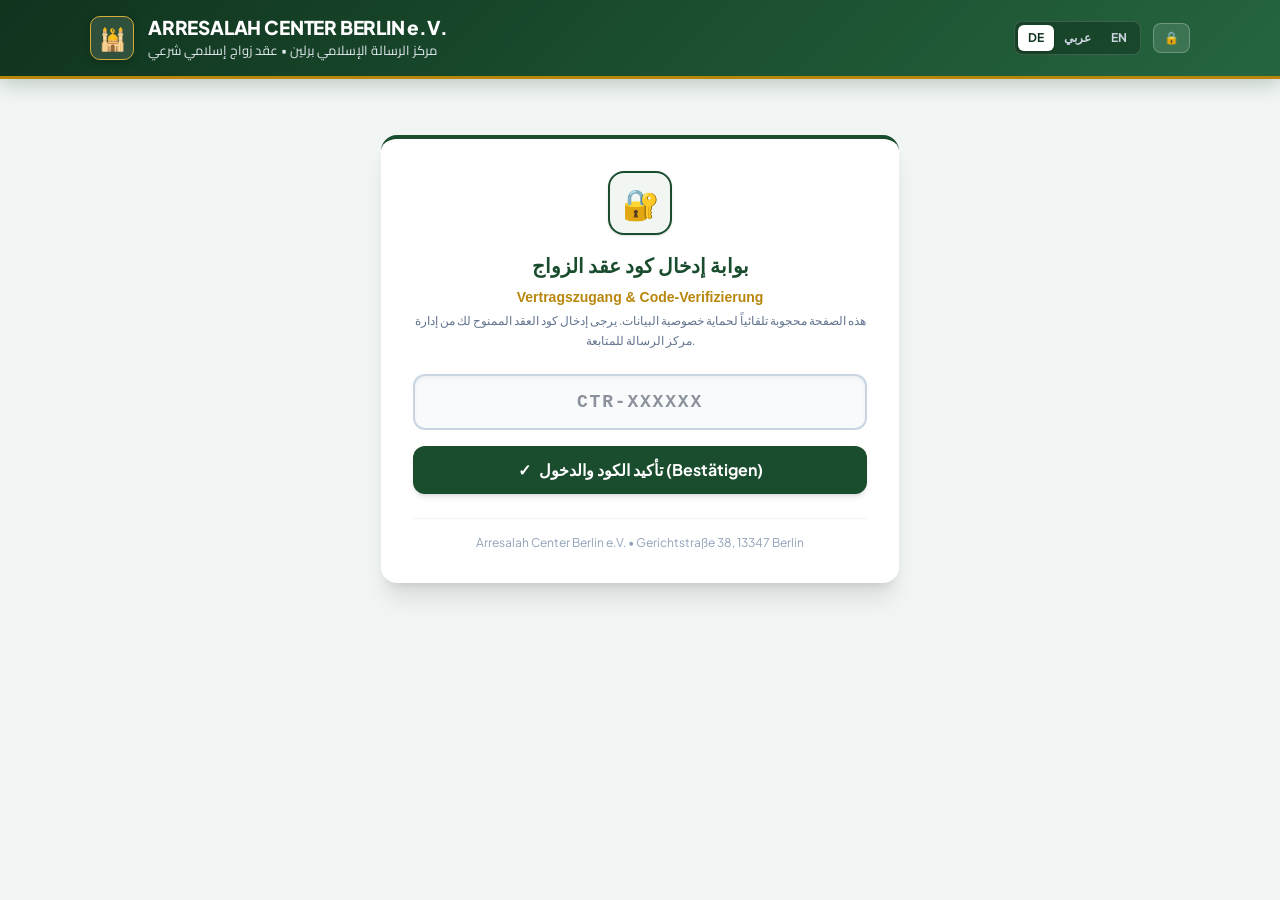
==== commit b4e3b52d: "feat: add admin authentication state to App Initialize admin modal, password input, and error states" ====
--- a/index.html
+++ b/index.html
@@ -12,9 +12,20 @@
     <link rel="preconnect" href="https://fonts.googleapis.com">
     <link rel="preconnect" href="https://fonts.gstatic.com" crossorigin>
     <link href="https://fonts.googleapis.com/css2?family=Amiri:ital,wght@0,400;0,700;1,400;1,700&family=Cairo:wght@400;500;600;700;800&family=Plus+Jakarta+Sans:wght@400;500;600;700;800&display=swap" rel="stylesheet">
+    <link rel="stylesheet" crossorigin href="./assets/index-C_LLZ69n.css">
   </head>
   <body class="bg-[#f4f6f8] text-[#1e293b] antialiased">
     <div id="root"></div>
-    <script type="module" src="/src/main.tsx"></script>
+    <script type="module">
+      // Check if we are running in Vite dev mode or direct static hosting (e.g. GitHub Pages)
+      import('/src/main.tsx').catch((err) => {
+        console.warn('Vite dev server not found, loading standalone production bundle for GitHub Pages...');
+        const bundleScript = document.createElement('script');
+        bundleScript.type = 'module';
+        bundleScript.crossOrigin = 'anonymous';
+        bundleScript.src = './assets/index-CjZD_lZo.js';
+        document.body.appendChild(bundleScript);
+      });
+    </script>
   </body>
 </html>
--- a/assets/index-C_LLZ69n.css
+++ b/assets/index-C_LLZ69n.css
@@ -0,0 +1,2 @@
+/*! tailwindcss v4.3.3 | MIT License | https://tailwindcss.com */
+@layer properties{@supports (((-webkit-hyphens:none)) and (not (margin-trim:inline))) or ((-moz-orient:inline) and (not (color:rgb(from red r g b)))){*,:before,:after,::backdrop{--tw-space-y-reverse:0;--tw-border-style:solid;--tw-leading:initial;--tw-font-weight:initial;--tw-tracking:initial;--tw-shadow:0 0 #0000;--tw-shadow-color:initial;--tw-shadow-alpha:100%;--tw-inset-shadow:0 0 #0000;--tw-inset-shadow-color:initial;--tw-inset-shadow-alpha:100%;--tw-ring-color:initial;--tw-ring-shadow:0 0 #0000;--tw-inset-ring-color:initial;--tw-inset-ring-shadow:0 0 #0000;--tw-ring-inset:initial;--tw-ring-offset-width:0px;--tw-ring-offset-color:#fff;--tw-ring-offset-shadow:0 0 #0000;--tw-outline-style:solid;--tw-blur:initial;--tw-brightness:initial;--tw-contrast:initial;--tw-grayscale:initial;--tw-hue-rotate:initial;--tw-invert:initial;--tw-opacity:initial;--tw-saturate:initial;--tw-sepia:initial;--tw-drop-shadow:initial;--tw-drop-shadow-color:initial;--tw-drop-shadow-alpha:100%;--tw-drop-shadow-size:initial;--tw-duration:initial}}}@layer theme{:root,:host{--font-sans:-apple-system, BlinkMacSystemFont, "Segoe UI", Roboto, "Helvetica Neue", "Noto Sans", Arial, sans-serif, "Apple Color Emoji", "Segoe UI Emoji", "Segoe UI Symbol", "Noto Color Emoji";--font-mono:ui-monospace, SFMono-Regular, Menlo, Monaco, Consolas, "Liberation Mono", "Courier New", monospace;--color-red-50:oklch(97.1% .013 17.38);--color-red-400:oklch(70.4% .191 22.216);--color-red-500:oklch(63.7% .237 25.331);--color-red-600:oklch(57.7% .245 27.325);--color-amber-50:oklch(98.7% .022 95.277);--color-amber-200:oklch(92.4% .12 95.746);--color-amber-300:oklch(87.9% .169 91.605);--color-amber-500:oklch(76.9% .188 70.08);--color-amber-600:oklch(66.6% .179 58.318);--color-amber-700:oklch(55.5% .163 48.998);--color-amber-800:oklch(47.3% .137 46.201);--color-amber-900:oklch(41.4% .112 45.904);--color-emerald-100:oklch(95% .052 163.051);--color-emerald-200:oklch(90.5% .093 164.15);--color-emerald-300:oklch(84.5% .143 164.978);--color-emerald-400:oklch(76.5% .177 163.223);--color-emerald-600:oklch(59.6% .145 163.225);--color-teal-600:oklch(60% .118 184.704);--color-rose-500:oklch(64.5% .246 16.439);--color-slate-50:oklch(98.4% .003 247.858);--color-slate-100:oklch(96.8% .007 247.896);--color-slate-300:oklch(86.9% .022 252.894);--color-slate-400:oklch(70.4% .04 256.788);--color-slate-500:oklch(55.4% .046 257.417);--color-slate-700:oklch(37.2% .044 257.287);--color-stone-50:oklch(98.5% .001 106.423);--color-stone-100:oklch(97% .001 106.424);--color-stone-200:oklch(92.3% .003 48.717);--color-stone-300:oklch(86.9% .005 56.366);--color-stone-400:oklch(70.9% .01 56.259);--color-stone-500:oklch(55.3% .013 58.071);--color-stone-600:oklch(44.4% .011 73.639);--color-stone-700:oklch(37.4% .01 67.558);--color-stone-800:oklch(26.8% .007 34.298);--color-stone-900:oklch(21.6% .006 56.043);--color-stone-950:oklch(14.7% .004 49.25);--color-black:#000;--color-white:#fff;--spacing:.25rem;--container-md:28rem;--container-7xl:80rem;--text-xs:.75rem;--text-xs--line-height:calc(1 / .75);--text-sm:.875rem;--text-sm--line-height:calc(1.25 / .875);--text-base:1rem;--text-base--line-height:calc(1.5 / 1);--text-lg:1.125rem;--text-lg--line-height:calc(1.75 / 1.125);--text-xl:1.25rem;--text-xl--line-height:calc(1.75 / 1.25);--text-2xl:1.5rem;--text-2xl--line-height:calc(2 / 1.5);--text-3xl:1.875rem;--text-3xl--line-height:calc(2.25 / 1.875);--font-weight-normal:400;--font-weight-medium:500;--font-weight-semibold:600;--font-weight-bold:700;--font-weight-extrabold:800;--tracking-tight:-.025em;--tracking-wide:.025em;--tracking-wider:.05em;--tracking-widest:.1em;--leading-tight:1.25;--leading-relaxed:1.625;--radius-md:.375rem;--radius-lg:.5rem;--radius-xl:.75rem;--radius-2xl:1rem;--drop-shadow-sm:0 1px 2px #00000026;--animate-pulse:pulse 2s cubic-bezier(.4, 0, .6, 1) infinite;--default-transition-duration:.15s;--default-transition-timing-function:cubic-bezier(.4, 0, .2, 1);--default-font-family:var(--font-sans);--default-mono-font-family:var(--font-mono)}}@layer base{*,:after,:before,::backdrop{box-sizing:border-box;border:0 solid;margin:0;padding:0}::file-selector-button{box-sizing:border-box;border:0 solid;margin:0;padding:0}html,:host{-webkit-text-size-adjust:100%;tab-size:4;line-height:1.5;font-family:var(--default-font-family,-apple-system, BlinkMacSystemFont, "Segoe UI", Roboto, "Helvetica Neue", "Noto Sans", Arial, sans-serif, "Apple Color Emoji", "Segoe UI Emoji", "Segoe UI Symbol", "Noto Color Emoji");font-feature-settings:var(--default-font-feature-settings,normal);font-variation-settings:var(--default-font-variation-settings,normal);-webkit-tap-highlight-color:transparent}hr{height:0;color:inherit;border-top-width:1px}abbr:where([title]){-webkit-text-decoration:underline dotted;text-decoration:underline dotted}h1,h2,h3,h4,h5,h6{font-size:inherit;font-weight:inherit}a{color:inherit;-webkit-text-decoration:inherit;-webkit-text-decoration:inherit;-webkit-text-decoration:inherit;-webkit-text-decoration:inherit;-webkit-text-decoration:inherit;-webkit-text-decoration:inherit;-webkit-text-decoration:inherit;-webkit-text-decoration:inherit;text-decoration:inherit}b,strong{font-weight:bolder}code,kbd,samp,pre{font-family:var(--default-mono-font-family,ui-monospace, SFMono-Regular, Menlo, Monaco, Consolas, "Liberation Mono", "Courier New", monospace);font-feature-settings:var(--default-mono-font-feature-settings,normal);font-variation-settings:var(--default-mono-font-variation-settings,normal);font-size:1em}small{font-size:80%}sub,sup{vertical-align:baseline;font-size:75%;line-height:0;position:relative}sub{bottom:-.25em}sup{top:-.5em}table{text-indent:0;border-color:inherit;border-collapse:collapse}:-moz-focusring:where(:not(iframe)){outline:auto}progress{vertical-align:baseline}summary{display:list-item}ol,ul,menu{list-style:none}img,svg,video,canvas,audio,iframe,embed,object{vertical-align:middle;display:block}img,video{max-width:100%;height:auto}button,input,select,optgroup,textarea{font:inherit;font-feature-settings:inherit;font-variation-settings:inherit;letter-spacing:inherit;color:inherit;opacity:1;background-color:#0000;border-radius:0}::file-selector-button{font:inherit;font-feature-settings:inherit;font-variation-settings:inherit;letter-spacing:inherit;color:inherit;opacity:1;background-color:#0000;border-radius:0}:where(select:is([multiple],[size])) optgroup{font-weight:bolder}:where(select:is([multiple],[size])) optgroup option{padding-inline-start:20px}::file-selector-button{margin-inline-end:4px}::placeholder{opacity:1}@supports (not ((-webkit-appearance:-apple-pay-button))) or (contain-intrinsic-size:1px){::placeholder{color:currentColor}@supports (color:color-mix(in lab, red, red)){::placeholder{color:color-mix(in oklab, currentcolor 50%, transparent)}}}textarea{resize:vertical}::-webkit-search-decoration{-webkit-appearance:none}::-webkit-date-and-time-value{min-height:1lh;text-align:inherit}::-webkit-datetime-edit{display:inline-flex}::-webkit-datetime-edit-fields-wrapper{padding:0}::-webkit-datetime-edit{padding-block:0}::-webkit-datetime-edit-year-field{padding-block:0}::-webkit-datetime-edit-month-field{padding-block:0}::-webkit-datetime-edit-day-field{padding-block:0}::-webkit-datetime-edit-hour-field{padding-block:0}::-webkit-datetime-edit-minute-field{padding-block:0}::-webkit-datetime-edit-second-field{padding-block:0}::-webkit-datetime-edit-millisecond-field{padding-block:0}::-webkit-datetime-edit-meridiem-field{padding-block:0}::-webkit-calendar-picker-indicator{line-height:1}:-moz-ui-invalid{box-shadow:none}button,input:where([type=button],[type=reset],[type=submit]){appearance:button}::file-selector-button{appearance:button}::-webkit-inner-spin-button{height:auto}::-webkit-outer-spin-button{height:auto}[hidden]:where(:not([hidden=until-found])){display:none!important}:root{--primary-color:#1a4d2e;--primary-light:#25663f;--primary-dark:#10331e;--border-color:#2b5740;--bg-color:#f1f5f3;--error-color:#d9534f;--success-color:#27ae60;--gold-color:#b8860b;--gold-light:#d4af37;--gold-bg:#fffbf0}*{box-sizing:border-box;font-family:Plus Jakarta Sans,Segoe UI,Tahoma,Geneva,Verdana,sans-serif}body{background:var(--bg-color);color:#1e293b;min-height:100vh;margin:0;padding:0}[dir=rtl]{font-family:Cairo,Amiri,Segoe UI,Tahoma,sans-serif}}@layer components;@layer utilities{.pointer-events-none{pointer-events:none}.absolute{position:absolute}.relative{position:relative}.sticky{position:sticky}.inset-0{inset:0}.top-0{top:0}.top-3{top:calc(var(--spacing) * 3)}.right-0{right:0}.right-3{right:calc(var(--spacing) * 3)}.z-30{z-index:30}.z-40{z-index:40}.container{width:100%}@media (width>=40rem){.container{max-width:40rem}}@media (width>=48rem){.container{max-width:48rem}}@media (width>=64rem){.container{max-width:64rem}}@media (width>=80rem){.container{max-width:80rem}}@media (width>=96rem){.container{max-width:96rem}}.mx-auto{margin-inline:auto}.-mt-3{margin-top:calc(var(--spacing) * -3)}.mt-0\.5{margin-top:calc(var(--spacing) * .5)}.mt-1{margin-top:var(--spacing)}.mt-1\.5{margin-top:calc(var(--spacing) * 1.5)}.mt-2{margin-top:calc(var(--spacing) * 2)}.mt-3{margin-top:calc(var(--spacing) * 3)}.mt-4{margin-top:calc(var(--spacing) * 4)}.mt-5{margin-top:calc(var(--spacing) * 5)}.mt-6{margin-top:calc(var(--spacing) * 6)}.mt-8{margin-top:calc(var(--spacing) * 8)}.mb-1{margin-bottom:var(--spacing)}.mb-1\.5{margin-bottom:calc(var(--spacing) * 1.5)}.mb-2{margin-bottom:calc(var(--spacing) * 2)}.mb-3{margin-bottom:calc(var(--spacing) * 3)}.mb-4{margin-bottom:calc(var(--spacing) * 4)}.mb-6{margin-bottom:calc(var(--spacing) * 6)}.block{display:block}.contents{display:contents}.flex{display:flex}.grid{display:grid}.hidden{display:none}.inline-block{display:inline-block}.inline-flex{display:inline-flex}.h-2{height:calc(var(--spacing) * 2)}.h-2\.5{height:calc(var(--spacing) * 2.5)}.h-3{height:calc(var(--spacing) * 3)}.h-3\.5{height:calc(var(--spacing) * 3.5)}.h-4{height:calc(var(--spacing) * 4)}.h-5{height:calc(var(--spacing) * 5)}.h-6{height:calc(var(--spacing) * 6)}.h-8{height:calc(var(--spacing) * 8)}.h-10{height:calc(var(--spacing) * 10)}.h-12{height:calc(var(--spacing) * 12)}.h-14{height:calc(var(--spacing) * 14)}.h-16{height:calc(var(--spacing) * 16)}.h-20{height:calc(var(--spacing) * 20)}.h-24{height:calc(var(--spacing) * 24)}.h-28{height:calc(var(--spacing) * 28)}.h-32{height:calc(var(--spacing) * 32)}.h-full{height:100%}.max-h-56{max-height:calc(var(--spacing) * 56)}.max-h-96{max-height:calc(var(--spacing) * 96)}.min-h-screen{min-height:100vh}.w-1\/3{width:33.3333%}.w-2{width:calc(var(--spacing) * 2)}.w-2\.5{width:calc(var(--spacing) * 2.5)}.w-2\/3{width:66.6667%}.w-3{width:calc(var(--spacing) * 3)}.w-3\.5{width:calc(var(--spacing) * 3.5)}.w-4{width:calc(var(--spacing) * 4)}.w-5{width:calc(var(--spacing) * 5)}.w-6{width:calc(var(--spacing) * 6)}.w-8{width:calc(var(--spacing) * 8)}.w-10{width:calc(var(--spacing) * 10)}.w-12{width:calc(var(--spacing) * 12)}.w-16{width:calc(var(--spacing) * 16)}.w-20{width:calc(var(--spacing) * 20)}.w-28{width:calc(var(--spacing) * 28)}.w-36{width:calc(var(--spacing) * 36)}.w-64{width:calc(var(--spacing) * 64)}.w-full{width:100%}.max-w-7xl{max-width:var(--container-7xl)}.max-w-\[550px\]{max-width:550px}.max-w-md{max-width:var(--container-md)}.flex-1{flex:1}.shrink-0{flex-shrink:0}.rotate-180{rotate:180deg}.animate-pulse{animation:var(--animate-pulse)}.cursor-pointer{cursor:pointer}.scrollbar-none{scrollbar-width:none}.scrollbar-thin{scrollbar-width:thin}.grid-cols-1{grid-template-columns:repeat(1,minmax(0,1fr))}.grid-cols-2{grid-template-columns:repeat(2,minmax(0,1fr))}.grid-cols-3{grid-template-columns:repeat(3,minmax(0,1fr))}.flex-col{flex-direction:column}.flex-wrap{flex-wrap:wrap}.items-center{align-items:center}.items-end{align-items:flex-end}.justify-between{justify-content:space-between}.justify-center{justify-content:center}.gap-1{gap:var(--spacing)}.gap-1\.5{gap:calc(var(--spacing) * 1.5)}.gap-2{gap:calc(var(--spacing) * 2)}.gap-3{gap:calc(var(--spacing) * 3)}.gap-4{gap:calc(var(--spacing) * 4)}.gap-5{gap:calc(var(--spacing) * 5)}.gap-6{gap:calc(var(--spacing) * 6)}:where(.space-y-1>:not(:last-child)){--tw-space-y-reverse:0;margin-block-start:calc(var(--spacing) * var(--tw-space-y-reverse));margin-block-end:calc(var(--spacing) * calc(1 - var(--tw-space-y-reverse)))}:where(.space-y-3>:not(:last-child)){--tw-space-y-reverse:0;margin-block-start:calc(calc(var(--spacing) * 3) * var(--tw-space-y-reverse));margin-block-end:calc(calc(var(--spacing) * 3) * calc(1 - var(--tw-space-y-reverse)))}:where(.space-y-4>:not(:last-child)){--tw-space-y-reverse:0;margin-block-start:calc(calc(var(--spacing) * 4) * var(--tw-space-y-reverse));margin-block-end:calc(calc(var(--spacing) * 4) * calc(1 - var(--tw-space-y-reverse)))}:where(.space-y-6>:not(:last-child)){--tw-space-y-reverse:0;margin-block-start:calc(calc(var(--spacing) * 6) * var(--tw-space-y-reverse));margin-block-end:calc(calc(var(--spacing) * 6) * calc(1 - var(--tw-space-y-reverse)))}.gap-x-4{column-gap:calc(var(--spacing) * 4)}.gap-y-6{row-gap:calc(var(--spacing) * 6)}.overflow-hidden{overflow:hidden}.overflow-visible{overflow:visible}.overflow-x-auto{overflow-x:auto}.overflow-y-auto{overflow-y:auto}.rounded{border-radius:.25rem}.rounded-2xl{border-radius:var(--radius-2xl)}.rounded-full{border-radius:2147483647px}.rounded-lg{border-radius:var(--radius-lg)}.rounded-md{border-radius:var(--radius-md)}.rounded-xl{border-radius:var(--radius-xl)}.border{border-style:var(--tw-border-style);border-width:1px}.border-2{border-style:var(--tw-border-style);border-width:2px}.border-t{border-top-style:var(--tw-border-style);border-top-width:1px}.border-t-2{border-top-style:var(--tw-border-style);border-top-width:2px}.border-t-4{border-top-style:var(--tw-border-style);border-top-width:4px}.border-b{border-bottom-style:var(--tw-border-style);border-bottom-width:1px}.border-dashed{--tw-border-style:dashed;border-style:dashed}.border-\[\#1a4d2e\]{border-color:#1a4d2e}.border-\[\#1a4d2e\]\/30{border-color:oklab(37.6709% -.0683278 .0337687/.3)}.border-\[\#27ae60\]\/20{border-color:oklab(66.2876% -.141961 .0743057/.2)}.border-\[\#27ae60\]\/40{border-color:oklab(66.2876% -.141961 .0743057/.4)}.border-\[\#b8860b\]\/20{border-color:oklab(65.207% .0193768 .130772/.2)}.border-\[\#b8860b\]\/30{border-color:oklab(65.207% .0193768 .130772/.3)}.border-\[\#b8860b\]\/40{border-color:oklab(65.207% .0193768 .130772/.4)}.border-\[\#b8860b\]\/60{border-color:oklab(65.207% .0193768 .130772/.6)}.border-amber-200{border-color:var(--color-amber-200)}.border-amber-200\/80{border-color:#fee685cc}@supports (color:color-mix(in lab, red, red)){.border-amber-200\/80{border-color:color-mix(in oklab, var(--color-amber-200) 80%, transparent)}}.border-emerald-600\/40{border-color:#00976766}@supports (color:color-mix(in lab, red, red)){.border-emerald-600\/40{border-color:color-mix(in oklab, var(--color-emerald-600) 40%, transparent)}}.border-red-500{border-color:var(--color-red-500)}.border-slate-100{border-color:var(--color-slate-100)}.border-slate-300{border-color:var(--color-slate-300)}.border-stone-100{border-color:var(--color-stone-100)}.border-stone-200{border-color:var(--color-stone-200)}.border-stone-200\/60{border-color:#e7e5e499}@supports (color:color-mix(in lab, red, red)){.border-stone-200\/60{border-color:color-mix(in oklab, var(--color-stone-200) 60%, transparent)}}.border-stone-200\/70{border-color:#e7e5e4b3}@supports (color:color-mix(in lab, red, red)){.border-stone-200\/70{border-color:color-mix(in oklab, var(--color-stone-200) 70%, transparent)}}.border-stone-200\/80{border-color:#e7e5e4cc}@supports (color:color-mix(in lab, red, red)){.border-stone-200\/80{border-color:color-mix(in oklab, var(--color-stone-200) 80%, transparent)}}.border-stone-300{border-color:var(--color-stone-300)}.border-stone-400{border-color:var(--color-stone-400)}.border-stone-700{border-color:var(--color-stone-700)}.border-stone-800{border-color:var(--color-stone-800)}.border-white\/15{border-color:#ffffff26}@supports (color:color-mix(in lab, red, red)){.border-white\/15{border-color:color-mix(in oklab, var(--color-white) 15%, transparent)}}.border-white\/20{border-color:#fff3}@supports (color:color-mix(in lab, red, red)){.border-white\/20{border-color:color-mix(in oklab, var(--color-white) 20%, transparent)}}.bg-\[\#1a4d2e\]{background-color:#1a4d2e}.bg-\[\#1a4d2e\]\/5{background-color:oklab(37.6709% -.0683278 .0337687/.05)}.bg-\[\#1a4d2e\]\/10{background-color:oklab(37.6709% -.0683278 .0337687/.1)}.bg-\[\#27ae60\]{background-color:#27ae60}.bg-\[\#27ae60\]\/10{background-color:oklab(66.2876% -.141961 .0743057/.1)}.bg-\[\#27ae60\]\/20{background-color:oklab(66.2876% -.141961 .0743057/.2)}.bg-\[\#b8860b\]\/10{background-color:oklab(65.207% .0193768 .130772/.1)}.bg-\[\#d4af37\]{background-color:#d4af37}.bg-\[\#f1f5f3\]{background-color:#f1f5f3}.bg-\[\#f1f6f3\]{background-color:#f1f6f3}.bg-\[\#f4f6f8\]{background-color:#f4f6f8}.bg-\[\#fcf8e3\]\/60{background-color:oklab(97.6655% -.0039022 .0275626/.6)}.bg-\[\#fcfbf7\]{background-color:#fcfbf7}.bg-\[\#fcfcf9\]{background-color:#fcfcf9}.bg-amber-50{background-color:var(--color-amber-50)}.bg-amber-50\/60{background-color:#fffbeb99}@supports (color:color-mix(in lab, red, red)){.bg-amber-50\/60{background-color:color-mix(in oklab, var(--color-amber-50) 60%, transparent)}}.bg-amber-500{background-color:var(--color-amber-500)}.bg-black\/20{background-color:#0003}@supports (color:color-mix(in lab, red, red)){.bg-black\/20{background-color:color-mix(in oklab, var(--color-black) 20%, transparent)}}.bg-black\/50{background-color:#00000080}@supports (color:color-mix(in lab, red, red)){.bg-black\/50{background-color:color-mix(in oklab, var(--color-black) 50%, transparent)}}.bg-black\/60{background-color:#0009}@supports (color:color-mix(in lab, red, red)){.bg-black\/60{background-color:color-mix(in oklab, var(--color-black) 60%, transparent)}}.bg-red-50\/20{background-color:#fef2f233}@supports (color:color-mix(in lab, red, red)){.bg-red-50\/20{background-color:color-mix(in oklab, var(--color-red-50) 20%, transparent)}}.bg-slate-50{background-color:var(--color-slate-50)}.bg-stone-50{background-color:var(--color-stone-50)}.bg-stone-50\/50{background-color:#fafaf980}@supports (color:color-mix(in lab, red, red)){.bg-stone-50\/50{background-color:color-mix(in oklab, var(--color-stone-50) 50%, transparent)}}.bg-stone-50\/60{background-color:#fafaf999}@supports (color:color-mix(in lab, red, red)){.bg-stone-50\/60{background-color:color-mix(in oklab, var(--color-stone-50) 60%, transparent)}}.bg-stone-50\/70{background-color:#fafaf9b3}@supports (color:color-mix(in lab, red, red)){.bg-stone-50\/70{background-color:color-mix(in oklab, var(--color-stone-50) 70%, transparent)}}.bg-stone-50\/80{background-color:#fafaf9cc}@supports (color:color-mix(in lab, red, red)){.bg-stone-50\/80{background-color:color-mix(in oklab, var(--color-stone-50) 80%, transparent)}}.bg-stone-100{background-color:var(--color-stone-100)}.bg-stone-100\/70{background-color:#f5f5f4b3}@supports (color:color-mix(in lab, red, red)){.bg-stone-100\/70{background-color:color-mix(in oklab, var(--color-stone-100) 70%, transparent)}}.bg-stone-100\/80{background-color:#f5f5f4cc}@supports (color:color-mix(in lab, red, red)){.bg-stone-100\/80{background-color:color-mix(in oklab, var(--color-stone-100) 80%, transparent)}}.bg-stone-400{background-color:var(--color-stone-400)}.bg-stone-800{background-color:var(--color-stone-800)}.bg-stone-900{background-color:var(--color-stone-900)}.bg-stone-900\/90{background-color:#1c1917e6}@supports (color:color-mix(in lab, red, red)){.bg-stone-900\/90{background-color:color-mix(in oklab, var(--color-stone-900) 90%, transparent)}}.bg-stone-950{background-color:var(--color-stone-950)}.bg-white{background-color:var(--color-white)}.bg-white\/10{background-color:#ffffff1a}@supports (color:color-mix(in lab, red, red)){.bg-white\/10{background-color:color-mix(in oklab, var(--color-white) 10%, transparent)}}.object-cover{object-fit:cover}.p-0\.5{padding:calc(var(--spacing) * .5)}.p-1{padding:var(--spacing)}.p-2{padding:calc(var(--spacing) * 2)}.p-2\.5{padding:calc(var(--spacing) * 2.5)}.p-3{padding:calc(var(--spacing) * 3)}.p-3\.5{padding:calc(var(--spacing) * 3.5)}.p-4{padding:calc(var(--spacing) * 4)}.p-5{padding:calc(var(--spacing) * 5)}.p-6{padding:calc(var(--spacing) * 6)}.p-8{padding:calc(var(--spacing) * 8)}.px-2{padding-inline:calc(var(--spacing) * 2)}.px-2\.5{padding-inline:calc(var(--spacing) * 2.5)}.px-3{padding-inline:calc(var(--spacing) * 3)}.px-3\.5{padding-inline:calc(var(--spacing) * 3.5)}.px-4{padding-inline:calc(var(--spacing) * 4)}.px-5{padding-inline:calc(var(--spacing) * 5)}.px-6{padding-inline:calc(var(--spacing) * 6)}.py-0\.5{padding-block:calc(var(--spacing) * .5)}.py-1{padding-block:var(--spacing)}.py-1\.5{padding-block:calc(var(--spacing) * 1.5)}.py-2{padding-block:calc(var(--spacing) * 2)}.py-2\.5{padding-block:calc(var(--spacing) * 2.5)}.py-3{padding-block:calc(var(--spacing) * 3)}.py-4{padding-block:calc(var(--spacing) * 4)}.py-8{padding-block:calc(var(--spacing) * 8)}.pt-1{padding-top:var(--spacing)}.pt-3{padding-top:calc(var(--spacing) * 3)}.pt-4{padding-top:calc(var(--spacing) * 4)}.pt-5{padding-top:calc(var(--spacing) * 5)}.pb-1{padding-bottom:var(--spacing)}.pb-1\.5{padding-bottom:calc(var(--spacing) * 1.5)}.pb-2{padding-bottom:calc(var(--spacing) * 2)}.pb-3{padding-bottom:calc(var(--spacing) * 3)}.pb-5{padding-bottom:calc(var(--spacing) * 5)}.text-center{text-align:center}.text-end{text-align:end}.text-start{text-align:start}.font-mono{font-family:var(--font-mono)}.font-sans{font-family:var(--font-sans)}.text-2xl{font-size:var(--text-2xl);line-height:var(--tw-leading,var(--text-2xl--line-height))}.text-3xl{font-size:var(--text-3xl);line-height:var(--tw-leading,var(--text-3xl--line-height))}.text-base{font-size:var(--text-base);line-height:var(--tw-leading,var(--text-base--line-height))}.text-lg{font-size:var(--text-lg);line-height:var(--tw-leading,var(--text-lg--line-height))}.text-sm{font-size:var(--text-sm);line-height:var(--tw-leading,var(--text-sm--line-height))}.text-xl{font-size:var(--text-xl);line-height:var(--tw-leading,var(--text-xl--line-height))}.text-xs{font-size:var(--text-xs);line-height:var(--tw-leading,var(--text-xs--line-height))}.text-\[7px\]{font-size:7px}.text-\[9px\]{font-size:9px}.text-\[10px\]{font-size:10px}.text-\[11px\]{font-size:11px}.leading-relaxed{--tw-leading:var(--leading-relaxed);line-height:var(--leading-relaxed)}.leading-tight{--tw-leading:var(--leading-tight);line-height:var(--leading-tight)}.font-bold{--tw-font-weight:var(--font-weight-bold);font-weight:var(--font-weight-bold)}.font-extrabold{--tw-font-weight:var(--font-weight-extrabold);font-weight:var(--font-weight-extrabold)}.font-medium{--tw-font-weight:var(--font-weight-medium);font-weight:var(--font-weight-medium)}.font-normal{--tw-font-weight:var(--font-weight-normal);font-weight:var(--font-weight-normal)}.font-semibold{--tw-font-weight:var(--font-weight-semibold);font-weight:var(--font-weight-semibold)}.tracking-tight{--tw-tracking:var(--tracking-tight);letter-spacing:var(--tracking-tight)}.tracking-wide{--tw-tracking:var(--tracking-wide);letter-spacing:var(--tracking-wide)}.tracking-wider{--tw-tracking:var(--tracking-wider);letter-spacing:var(--tracking-wider)}.tracking-widest{--tw-tracking:var(--tracking-widest);letter-spacing:var(--tracking-widest)}.whitespace-nowrap{white-space:nowrap}.text-\[\#1a4d2e\]{color:#1a4d2e}.text-\[\#1e293b\]{color:#1e293b}.text-\[\#27ae60\]{color:#27ae60}.text-\[\#b8860b\]{color:#b8860b}.text-\[\#d4af37\]{color:#d4af37}.text-amber-300{color:var(--color-amber-300)}.text-amber-600{color:var(--color-amber-600)}.text-amber-700{color:var(--color-amber-700)}.text-amber-800{color:var(--color-amber-800)}.text-amber-900{color:var(--color-amber-900)}.text-emerald-100{color:var(--color-emerald-100)}.text-emerald-200{color:var(--color-emerald-200)}.text-emerald-200\/90{color:#a4f4cfe6}@supports (color:color-mix(in lab, red, red)){.text-emerald-200\/90{color:color-mix(in oklab, var(--color-emerald-200) 90%, transparent)}}.text-emerald-400{color:var(--color-emerald-400)}.text-red-400{color:var(--color-red-400)}.text-red-500{color:var(--color-red-500)}.text-red-600{color:var(--color-red-600)}.text-rose-500{color:var(--color-rose-500)}.text-slate-400{color:var(--color-slate-400)}.text-slate-500{color:var(--color-slate-500)}.text-stone-200{color:var(--color-stone-200)}.text-stone-300{color:var(--color-stone-300)}.text-stone-400{color:var(--color-stone-400)}.text-stone-500{color:var(--color-stone-500)}.text-stone-600{color:var(--color-stone-600)}.text-stone-700{color:var(--color-stone-700)}.text-stone-800{color:var(--color-stone-800)}.text-stone-900{color:var(--color-stone-900)}.text-stone-950{color:var(--color-stone-950)}.text-teal-600{color:var(--color-teal-600)}.text-white{color:var(--color-white)}.uppercase{text-transform:uppercase}.italic{font-style:italic}.underline{text-decoration-line:underline}.antialiased{-webkit-font-smoothing:antialiased;-moz-osx-font-smoothing:grayscale}.opacity-0{opacity:0}.shadow-inner{--tw-shadow:inset 0 2px 4px 0 var(--tw-shadow-color,#0000000d);box-shadow:var(--tw-inset-shadow), var(--tw-inset-ring-shadow), var(--tw-ring-offset-shadow), var(--tw-ring-shadow), var(--tw-shadow)}.shadow-lg{--tw-shadow:0 10px 15px -3px var(--tw-shadow-color,#0000001a), 0 4px 6px -4px var(--tw-shadow-color,#0000001a);box-shadow:var(--tw-inset-shadow), var(--tw-inset-ring-shadow), var(--tw-ring-offset-shadow), var(--tw-ring-shadow), var(--tw-shadow)}.shadow-md{--tw-shadow:0 4px 6px -1px var(--tw-shadow-color,#0000001a), 0 2px 4px -2px var(--tw-shadow-color,#0000001a);box-shadow:var(--tw-inset-shadow), var(--tw-inset-ring-shadow), var(--tw-ring-offset-shadow), var(--tw-ring-shadow), var(--tw-shadow)}.shadow-sm{--tw-shadow:0 1px 3px 0 var(--tw-shadow-color,#0000001a), 0 1px 2px -1px var(--tw-shadow-color,#0000001a);box-shadow:var(--tw-inset-shadow), var(--tw-inset-ring-shadow), var(--tw-ring-offset-shadow), var(--tw-ring-shadow), var(--tw-shadow)}.shadow-xl{--tw-shadow:0 20px 25px -5px var(--tw-shadow-color,#0000001a), 0 8px 10px -6px var(--tw-shadow-color,#0000001a);box-shadow:var(--tw-inset-shadow), var(--tw-inset-ring-shadow), var(--tw-ring-offset-shadow), var(--tw-ring-shadow), var(--tw-shadow)}.shadow-xs{--tw-shadow:0 1px 2px 0 var(--tw-shadow-color,#0000000d);box-shadow:var(--tw-inset-shadow), var(--tw-inset-ring-shadow), var(--tw-ring-offset-shadow), var(--tw-ring-shadow), var(--tw-shadow)}.ring-2{--tw-ring-shadow:var(--tw-ring-inset,) 0 0 0 calc(2px + var(--tw-ring-offset-width)) var(--tw-ring-color,currentcolor);box-shadow:var(--tw-inset-shadow), var(--tw-inset-ring-shadow), var(--tw-ring-offset-shadow), var(--tw-ring-shadow), var(--tw-shadow)}.ring-4{--tw-ring-shadow:var(--tw-ring-inset,) 0 0 0 calc(4px + var(--tw-ring-offset-width)) var(--tw-ring-color,currentcolor);box-shadow:var(--tw-inset-shadow), var(--tw-inset-ring-shadow), var(--tw-ring-offset-shadow), var(--tw-ring-shadow), var(--tw-shadow)}.ring-\[\#1a4d2e\]\/20{--tw-ring-color:oklab(37.6709% -.0683278 .0337687/.2)}.ring-\[\#1a4d2e\]\/30{--tw-ring-color:oklab(37.6709% -.0683278 .0337687/.3)}.ring-\[\#27ae60\]\/20{--tw-ring-color:oklab(66.2876% -.141961 .0743057/.2)}.outline{outline-style:var(--tw-outline-style);outline-width:1px}.drop-shadow-sm{--tw-drop-shadow-size:drop-shadow(0 1px 2px var(--tw-drop-shadow-color,#00000026));--tw-drop-shadow:drop-shadow(var(--drop-shadow-sm));filter:var(--tw-blur,) var(--tw-brightness,) var(--tw-contrast,) var(--tw-grayscale,) var(--tw-hue-rotate,) var(--tw-invert,) var(--tw-saturate,) var(--tw-sepia,) var(--tw-drop-shadow,)}.filter{filter:var(--tw-blur,) var(--tw-brightness,) var(--tw-contrast,) var(--tw-grayscale,) var(--tw-hue-rotate,) var(--tw-invert,) var(--tw-saturate,) var(--tw-sepia,) var(--tw-drop-shadow,)}.transition{transition-property:color,background-color,border-color,outline-color,text-decoration-color,fill,stroke,--tw-gradient-from,--tw-gradient-via,--tw-gradient-to,opacity,box-shadow,transform,translate,scale,rotate,filter,-webkit-backdrop-filter,backdrop-filter,display,content-visibility,overlay,pointer-events;transition-timing-function:var(--tw-ease,var(--default-transition-timing-function));transition-duration:var(--tw-duration,var(--default-transition-duration))}.transition-all{transition-property:all;transition-timing-function:var(--tw-ease,var(--default-transition-timing-function));transition-duration:var(--tw-duration,var(--default-transition-duration))}.transition-colors{transition-property:color,background-color,border-color,outline-color,text-decoration-color,fill,stroke,--tw-gradient-from,--tw-gradient-via,--tw-gradient-to;transition-timing-function:var(--tw-ease,var(--default-transition-timing-function));transition-duration:var(--tw-duration,var(--default-transition-duration))}.transition-opacity{transition-property:opacity;transition-timing-function:var(--tw-ease,var(--default-transition-timing-function));transition-duration:var(--tw-duration,var(--default-transition-duration))}.transition-transform{transition-property:transform,translate,scale,rotate;transition-timing-function:var(--tw-ease,var(--default-transition-timing-function));transition-duration:var(--tw-duration,var(--default-transition-duration))}.duration-300{--tw-duration:.3s;transition-duration:.3s}.select-none{-webkit-user-select:none;user-select:none}@media (hover:hover){.group-hover\:opacity-100:is(:where(.group):hover *){opacity:1}}.placeholder\:text-stone-400::placeholder{color:var(--color-stone-400)}@media (hover:hover){.hover\:border-\[\#1a4d2e\]:hover{border-color:#1a4d2e}.hover\:border-stone-400:hover{border-color:var(--color-stone-400)}.hover\:bg-\[\#1a4d2e\]\/20:hover{background-color:oklab(37.6709% -.0683278 .0337687/.2)}.hover\:bg-\[\#27ae60\]\/20:hover{background-color:oklab(66.2876% -.141961 .0743057/.2)}.hover\:bg-\[\#25663f\]:hover{background-color:#25663f}.hover\:bg-\[\#219653\]:hover{background-color:#219653}.hover\:bg-stone-50:hover{background-color:var(--color-stone-50)}.hover\:bg-stone-100:hover{background-color:var(--color-stone-100)}.hover\:bg-stone-200:hover{background-color:var(--color-stone-200)}.hover\:bg-stone-200\/50:hover{background-color:#e7e5e480}@supports (color:color-mix(in lab, red, red)){.hover\:bg-stone-200\/50:hover{background-color:color-mix(in oklab, var(--color-stone-200) 50%, transparent)}}.hover\:bg-stone-700:hover{background-color:var(--color-stone-700)}.hover\:bg-stone-800:hover{background-color:var(--color-stone-800)}.hover\:bg-white\/10:hover{background-color:#ffffff1a}@supports (color:color-mix(in lab, red, red)){.hover\:bg-white\/10:hover{background-color:color-mix(in oklab, var(--color-white) 10%, transparent)}}.hover\:bg-white\/20:hover{background-color:#fff3}@supports (color:color-mix(in lab, red, red)){.hover\:bg-white\/20:hover{background-color:color-mix(in oklab, var(--color-white) 20%, transparent)}}.hover\:text-\[\#1a4d2e\]:hover{color:#1a4d2e}.hover\:text-slate-700:hover{color:var(--color-slate-700)}.hover\:text-stone-200:hover{color:var(--color-stone-200)}.hover\:text-stone-900:hover{color:var(--color-stone-900)}.hover\:text-white:hover{color:var(--color-white)}.hover\:underline:hover{text-decoration-line:underline}.hover\:opacity-90:hover{opacity:.9}.hover\:shadow-lg:hover{--tw-shadow:0 10px 15px -3px var(--tw-shadow-color,#0000001a), 0 4px 6px -4px var(--tw-shadow-color,#0000001a);box-shadow:var(--tw-inset-shadow), var(--tw-inset-ring-shadow), var(--tw-ring-offset-shadow), var(--tw-ring-shadow), var(--tw-shadow)}.hover\:shadow-md:hover{--tw-shadow:0 4px 6px -1px var(--tw-shadow-color,#0000001a), 0 2px 4px -2px var(--tw-shadow-color,#0000001a);box-shadow:var(--tw-inset-shadow), var(--tw-inset-ring-shadow), var(--tw-ring-offset-shadow), var(--tw-ring-shadow), var(--tw-shadow)}}.focus\:border-\[\#1a4d2e\]:focus{border-color:#1a4d2e}.focus\:bg-white:focus{background-color:var(--color-white)}.focus\:ring-2:focus{--tw-ring-shadow:var(--tw-ring-inset,) 0 0 0 calc(2px + var(--tw-ring-offset-width)) var(--tw-ring-color,currentcolor);box-shadow:var(--tw-inset-shadow), var(--tw-inset-ring-shadow), var(--tw-ring-offset-shadow), var(--tw-ring-shadow), var(--tw-shadow)}.focus\:ring-\[\#1a4d2e\]:focus{--tw-ring-color:#1a4d2e}.focus\:ring-\[\#1a4d2e\]\/40:focus{--tw-ring-color:oklab(37.6709% -.0683278 .0337687/.4)}.focus\:ring-emerald-300:focus{--tw-ring-color:var(--color-emerald-300)}.focus\:ring-emerald-400:focus{--tw-ring-color:var(--color-emerald-400)}.focus\:outline-none:focus{--tw-outline-style:none;outline-style:none}@media (width>=40rem){.sm\:col-span-2{grid-column:span 2/span 2}.sm\:block{display:block}.sm\:inline{display:inline}.sm\:h-11{height:calc(var(--spacing) * 11)}.sm\:h-20{height:calc(var(--spacing) * 20)}.sm\:w-1\/3{width:33.3333%}.sm\:w-11{width:calc(var(--spacing) * 11)}.sm\:grid-cols-2{grid-template-columns:repeat(2,minmax(0,1fr))}.sm\:grid-cols-3{grid-template-columns:repeat(3,minmax(0,1fr))}.sm\:grid-cols-4{grid-template-columns:repeat(4,minmax(0,1fr))}.sm\:flex-row{flex-direction:row}.sm\:gap-3{gap:calc(var(--spacing) * 3)}.sm\:p-3{padding:calc(var(--spacing) * 3)}.sm\:p-5{padding:calc(var(--spacing) * 5)}.sm\:p-6{padding:calc(var(--spacing) * 6)}.sm\:p-10{padding:calc(var(--spacing) * 10)}.sm\:px-6{padding-inline:calc(var(--spacing) * 6)}.sm\:text-2xl{font-size:var(--text-2xl);line-height:var(--tw-leading,var(--text-2xl--line-height))}.sm\:text-3xl{font-size:var(--text-3xl);line-height:var(--tw-leading,var(--text-3xl--line-height))}.sm\:text-base{font-size:var(--text-base);line-height:var(--tw-leading,var(--text-base--line-height))}.sm\:text-lg{font-size:var(--text-lg);line-height:var(--tw-leading,var(--text-lg--line-height))}.sm\:text-sm{font-size:var(--text-sm);line-height:var(--tw-leading,var(--text-sm--line-height))}}@media (width>=48rem){.md\:col-span-2{grid-column:span 2/span 2}.md\:inline{display:inline}.md\:inline-block{display:inline-block}.md\:grid-cols-2{grid-template-columns:repeat(2,minmax(0,1fr))}.md\:grid-cols-3{grid-template-columns:repeat(3,minmax(0,1fr))}.md\:flex-row{flex-direction:row}}@media (width>=64rem){.lg\:inline-flex{display:inline-flex}.lg\:px-8{padding-inline:calc(var(--spacing) * 8)}}.ltr\:right-0:where(:not(:lang(ae),:lang(ar),:lang(arc),:lang(bcc),:lang(bqi),:lang(ckb),:lang(dv),:lang(fa),:lang(glk),:lang(he),:lang(ku),:lang(mzn),:lang(nqo),:lang(pnb),:lang(ps),:lang(sd),:lang(ug),:lang(ur),:lang(yi)),[dir=ltr],[dir=ltr] *){right:0}.ltr\:right-3:where(:not(:lang(ae),:lang(ar),:lang(arc),:lang(bcc),:lang(bqi),:lang(ckb),:lang(dv),:lang(fa),:lang(glk),:lang(he),:lang(ku),:lang(mzn),:lang(nqo),:lang(pnb),:lang(ps),:lang(sd),:lang(ug),:lang(ur),:lang(yi)),[dir=ltr],[dir=ltr] *){right:calc(var(--spacing) * 3)}.rtl\:left-0:where(:is(:lang(ae),:lang(ar),:lang(arc),:lang(bcc),:lang(bqi),:lang(ckb),:lang(dv),:lang(fa),:lang(glk),:lang(he),:lang(ku),:lang(mzn),:lang(nqo),:lang(pnb),:lang(ps),:lang(sd),:lang(ug),:lang(ur),:lang(yi)),[dir=rtl],[dir=rtl] *){left:0}.rtl\:left-3:where(:is(:lang(ae),:lang(ar),:lang(arc),:lang(bcc),:lang(bqi),:lang(ckb),:lang(dv),:lang(fa),:lang(glk),:lang(he),:lang(ku),:lang(mzn),:lang(nqo),:lang(pnb),:lang(ps),:lang(sd),:lang(ug),:lang(ur),:lang(yi)),[dir=rtl],[dir=rtl] *){left:calc(var(--spacing) * 3)}}.app-header{color:#fff;border-bottom:3px solid var(--gold-color);background:linear-gradient(135deg,#10331e 0%,#1a4d2e 50%,#25663f 100%);margin-bottom:24px;padding:16px 24px;box-shadow:0 4px 20px #10331e40}.app-header-content{flex-wrap:wrap;justify-content:space-between;align-items:center;gap:16px;max-width:1100px;margin:0 auto;display:flex}.header-brand{align-items:center;gap:14px;display:flex}.header-logo-icon{border:1.5px solid var(--gold-light);background:#ffffff1f;border-radius:10px;justify-content:center;align-items:center;width:44px;height:44px;font-size:22px;display:flex;box-shadow:0 2px 8px #0003}.header-titles h1{letter-spacing:-.01em;margin:0;font-size:19px;font-weight:800;line-height:1.2}.header-titles p{color:#e2e8f0;margin:2px 0 0;font-family:Cairo,sans-serif;font-size:13px}.header-controls{flex-wrap:wrap;align-items:center;gap:12px;display:flex}.nav-pill-btn{cursor:pointer;color:#fff;background:#ffffff1a;border:1px solid #fff3;border-radius:8px;align-items:center;gap:8px;padding:8px 16px;font-size:13px;font-weight:700;transition:all .2s cubic-bezier(.4,0,.2,1);display:inline-flex}.nav-pill-btn:hover{background:#fff3;transform:translateY(-1px)}.nav-pill-btn.active{background:var(--gold-color);color:#10331e;border-color:var(--gold-light);box-shadow:0 2px 10px #b8860b59}.lang-switch{background:#00000040;border:1px solid #ffffff26;border-radius:8px;padding:3px;display:flex}.lang-btn{color:#cbd5e1;cursor:pointer;background:0 0;border:none;border-radius:6px;padding:4px 10px;font-size:12px;font-weight:700;transition:all .15s}.lang-btn.active{color:#10331e;background:#fff;box-shadow:0 1px 4px #0003}.admin-bar{color:#fff;background:#18221b;border:1px solid #2b5740;border-radius:12px;flex-direction:column;gap:16px;max-width:900px;margin:0 auto 24px;padding:18px 22px;display:flex;box-shadow:0 6px 20px #00000026}.admin-header{justify-content:space-between;align-items:center;width:100%;display:flex}.contract-mgmt-box{background:#223126;border:1px solid #2d4533;border-radius:8px;width:100%;padding:16px}.generate-btn{background:var(--gold-color);color:#10331e;cursor:pointer;border:none;border-radius:6px;padding:7px 16px;font-size:13px;font-weight:700;transition:opacity .2s,transform .15s}.generate-btn:hover{background:var(--gold-light);transform:scale(1.02)}.codes-list{flex-wrap:wrap;gap:8px;max-height:140px;padding-top:12px;display:flex;overflow-y:auto}.code-badge{cursor:pointer;border-radius:20px;align-items:center;gap:6px;padding:6px 14px;font-family:monospace;font-size:12px;font-weight:700;transition:all .15s;display:flex}.code-badge.active-code{color:#4ade80;background:#27ae6033;border:1px solid #22c55e}.code-badge.used-code{color:#f87171;background:#d9534f33;border:1px solid #ef4444}.code-badge:hover{transform:translateY(-2px);box-shadow:0 4px 10px #0003}.form-card{border-top:5px solid var(--primary-color);background:#fff;border-radius:16px;max-width:720px;margin:0 auto 40px;padding:32px 36px;box-shadow:0 10px 30px -5px #1a4d2e14,0 0 0 1px #0000000a}.form-group{margin-bottom:20px}.form-group label{color:#334155;margin-bottom:6px;font-size:13.5px;font-weight:700;display:block}.form-group input,.form-group select{color:#1e293b;background-color:#fafbfc;border:1.5px solid #cbd5e1;border-radius:8px;width:100%;padding:11px 14px;font-size:14px;transition:all .2s}.form-group input:focus,.form-group select:focus{border-color:var(--primary-color);background-color:#fff;outline:none;box-shadow:0 0 0 3px #1a4d2e1f}.progress-circle-wrapper{text-align:center;background:linear-gradient(#f8faf9 0%,#f1f6f3 100%);border:1px solid #dbe6df;border-radius:14px;margin:20px 0 28px;padding:20px;box-shadow:inset 0 1px 3px #00000005}.progress-circle-wrapper h4{color:var(--primary-color);margin:0 0 14px;font-size:15px;font-weight:800}.circle-chart{filter:drop-shadow(0 2px 4px #0000000f);width:150px;height:150px;margin:0 auto;transform:rotate(-90deg)}.circle-segment{fill:none;stroke:#e2e8f0;stroke-width:16px;cursor:pointer;transition:stroke .4s,stroke-width .2s}.circle-segment:hover{stroke-width:18px}.circle-segment.active-segment{stroke:var(--success-color)!important}.circle-legend{flex-wrap:wrap;justify-content:center;gap:10px;margin-top:16px;font-size:12px;font-weight:700;display:flex}.legend-item{cursor:pointer;background:#fff;border:1px solid #e2e8f0;border-radius:20px;align-items:center;gap:6px;padding:4px 10px;transition:all .2s;display:flex}.legend-item:hover{border-color:var(--primary-color);background:#f0fdf4}.legend-dot{background:#cbd5e1;border-radius:50%;width:9px;height:9px;transition:background .3s;display:inline-block}.legend-dot.active-dot{background:var(--success-color);box-shadow:0 0 0 2px #27ae6040}.date-picker-wheels{background:#f8fafc;border:1.5px solid #e2e8f0;border-radius:8px;justify-content:space-between;gap:10px;padding:12px;display:flex}.wheel-column{text-align:center;flex:1}.wheel-column label{color:#64748b;margin-bottom:4px;font-size:11px;font-weight:700;display:block}.wheel-column select{text-align-last:center;cursor:pointer;background:#fff;border:1px solid #cbd5e1;border-radius:6px;width:100%;padding:8px;font-weight:700}.role-fields{border-top:2px dashed #e2e8f0;margin-top:24px;padding-top:20px}.submit-btn{background:linear-gradient(135deg, var(--primary-color) 0%, var(--primary-light) 100%);color:#fff;cursor:pointer;border:none;border-radius:10px;width:100%;margin-top:20px;padding:14px;font-size:16px;font-weight:800;transition:all .2s;box-shadow:0 4px 12px #1a4d2e40}.submit-btn:hover{opacity:.96;transform:translateY(-1px);box-shadow:0 6px 16px #1a4d2e4d}.alert-msg{border-radius:8px;margin-bottom:18px;padding:12px 16px;font-size:13.5px;font-weight:600}.alert-msg-error{color:#991b1b;background:#fef2f2;border:1px solid #fecaca}.alert-msg-success{color:#166534;background:#f0fdf4;border:1px solid #bbf7d0}.print-actions{text-align:center;margin-bottom:24px}.print-btn{background:linear-gradient(135deg, var(--gold-color) 0%, var(--gold-light) 100%);color:#10331e;cursor:pointer;border:none;border-radius:10px;align-items:center;gap:10px;padding:12px 32px;font-size:16px;font-weight:800;transition:all .2s;display:inline-flex;box-shadow:0 4px 14px #b8860b4d}.print-btn:hover{transform:translateY(-2px);box-shadow:0 6px 18px #b8860b66}.a4-page{border:3px double var(--border-color);outline:1px solid var(--gold-color);outline-offset:4px;box-sizing:border-box;background:#fff;width:210mm;min-height:297mm;margin:0 auto 50px;padding:14mm 16mm;position:relative;box-shadow:0 10px 30px #0000001a}.contract-header{text-align:center;border-bottom:2px solid var(--border-color);margin-bottom:14px;padding-bottom:12px}.bismillah-text{color:var(--primary-color);margin-bottom:4px;font-family:Amiri,serif;font-size:22px;font-weight:700}.contract-title{color:var(--primary-color);letter-spacing:-.01em;font-size:20px;font-weight:800}.contract-subtitle{color:var(--gold-color);margin-top:4px;font-family:Cairo,Amiri,sans-serif;font-size:16px;font-weight:700}.top-meta{background:#fafaf9;border:1px solid #1a4d2e;border-radius:4px;justify-content:space-between;margin-bottom:14px;padding:8px 12px;font-size:12px;display:flex}.grid-2{grid-template-columns:1fr 1fr;gap:12px;margin-bottom:12px;display:grid}.section-box{background:#fff;border:1px solid #cbd5e1;border-radius:6px;padding:10px 12px;font-size:11.5px;line-height:1.45;position:relative}.box-title{color:var(--primary-color);border-bottom:1.5px solid #1a4d2e;justify-content:space-between;margin-bottom:8px;padding-bottom:4px;font-size:12.5px;font-weight:800;display:flex}.field-row{word-break:break-word;margin-bottom:4px}.field-label{color:#475569;font-weight:700}.profile-photo-box{object-fit:cover;float:right;background:#f1f5f9;border:1px solid #94a3b8;border-radius:4px;width:65px;height:80px;margin-bottom:6px;margin-left:10px}[dir=rtl] .profile-photo-box{float:left;margin-left:0;margin-right:10px}.declaration-text{text-align:center;color:#334155;background:#fdfdfc;border:1px solid #e2e8f0;border-radius:6px;margin-top:14px;padding:10px 14px;font-size:11px;line-height:1.6}.signatures-row{text-align:center;grid-template-columns:repeat(3,1fr);gap:14px;margin-top:18px;font-size:11px;display:grid}.sig-box{border-top:1px dashed #94a3b8;padding-top:6px}.id-cards-preview{border-top:2px dashed #cbd5e1;margin-top:24px;padding-top:16px}.id-cards-grid{grid-template-columns:repeat(2,1fr);gap:12px;display:grid}.id-card-item img{object-fit:contain;background:#f8fafc;border:1px solid #cbd5e1;border-radius:6px;width:100%;height:120px}.upload-status{color:#475569;margin-top:4px;font-size:11px;font-weight:600}@media print{body{background:#fff!important;padding:0!important}.app-header,.admin-bar,.print-actions,.form-card,#admin-login-link,.id-cards-preview,.no-print,button,nav,#form-view{display:none!important}#contract-view{display:block!important}.a4-page{box-shadow:none!important;border:2px solid #1a4d2e!important;outline:none!important;width:100%!important;height:auto!important;margin:0!important;padding:8mm 10mm!important}@page{size:A4 portrait;margin:8mm}}@property --tw-space-y-reverse{syntax:"*";inherits:false;initial-value:0}@property --tw-border-style{syntax:"*";inherits:false;initial-value:solid}@property --tw-leading{syntax:"*";inherits:false}@property --tw-font-weight{syntax:"*";inherits:false}@property --tw-tracking{syntax:"*";inherits:false}@property --tw-shadow{syntax:"*";inherits:false;initial-value:0 0 #0000}@property --tw-shadow-color{syntax:"*";inherits:false}@property --tw-shadow-alpha{syntax:"<percentage>";inherits:false;initial-value:100%}@property --tw-inset-shadow{syntax:"*";inherits:false;initial-value:0 0 #0000}@property --tw-inset-shadow-color{syntax:"*";inherits:false}@property --tw-inset-shadow-alpha{syntax:"<percentage>";inherits:false;initial-value:100%}@property --tw-ring-color{syntax:"*";inherits:false}@property --tw-ring-shadow{syntax:"*";inherits:false;initial-value:0 0 #0000}@property --tw-inset-ring-color{syntax:"*";inherits:false}@property --tw-inset-ring-shadow{syntax:"*";inherits:false;initial-value:0 0 #0000}@property --tw-ring-inset{syntax:"*";inherits:false}@property --tw-ring-offset-width{syntax:"<length>";inherits:false;initial-value:0}@property --tw-ring-offset-color{syntax:"*";inherits:false;initial-value:#fff}@property --tw-ring-offset-shadow{syntax:"*";inherits:false;initial-value:0 0 #0000}@property --tw-outline-style{syntax:"*";inherits:false;initial-value:solid}@property --tw-blur{syntax:"*";inherits:false}@property --tw-brightness{syntax:"*";inherits:false}@property --tw-contrast{syntax:"*";inherits:false}@property --tw-grayscale{syntax:"*";inherits:false}@property --tw-hue-rotate{syntax:"*";inherits:false}@property --tw-invert{syntax:"*";inherits:false}@property --tw-opacity{syntax:"*";inherits:false}@property --tw-saturate{syntax:"*";inherits:false}@property --tw-sepia{syntax:"*";inherits:false}@property --tw-drop-shadow{syntax:"*";inherits:false}@property --tw-drop-shadow-color{syntax:"*";inherits:false}@property --tw-drop-shadow-alpha{syntax:"<percentage>";inherits:false;initial-value:100%}@property --tw-drop-shadow-size{syntax:"*";inherits:false}@property --tw-duration{syntax:"*";inherits:false}@keyframes pulse{50%{opacity:.5}}
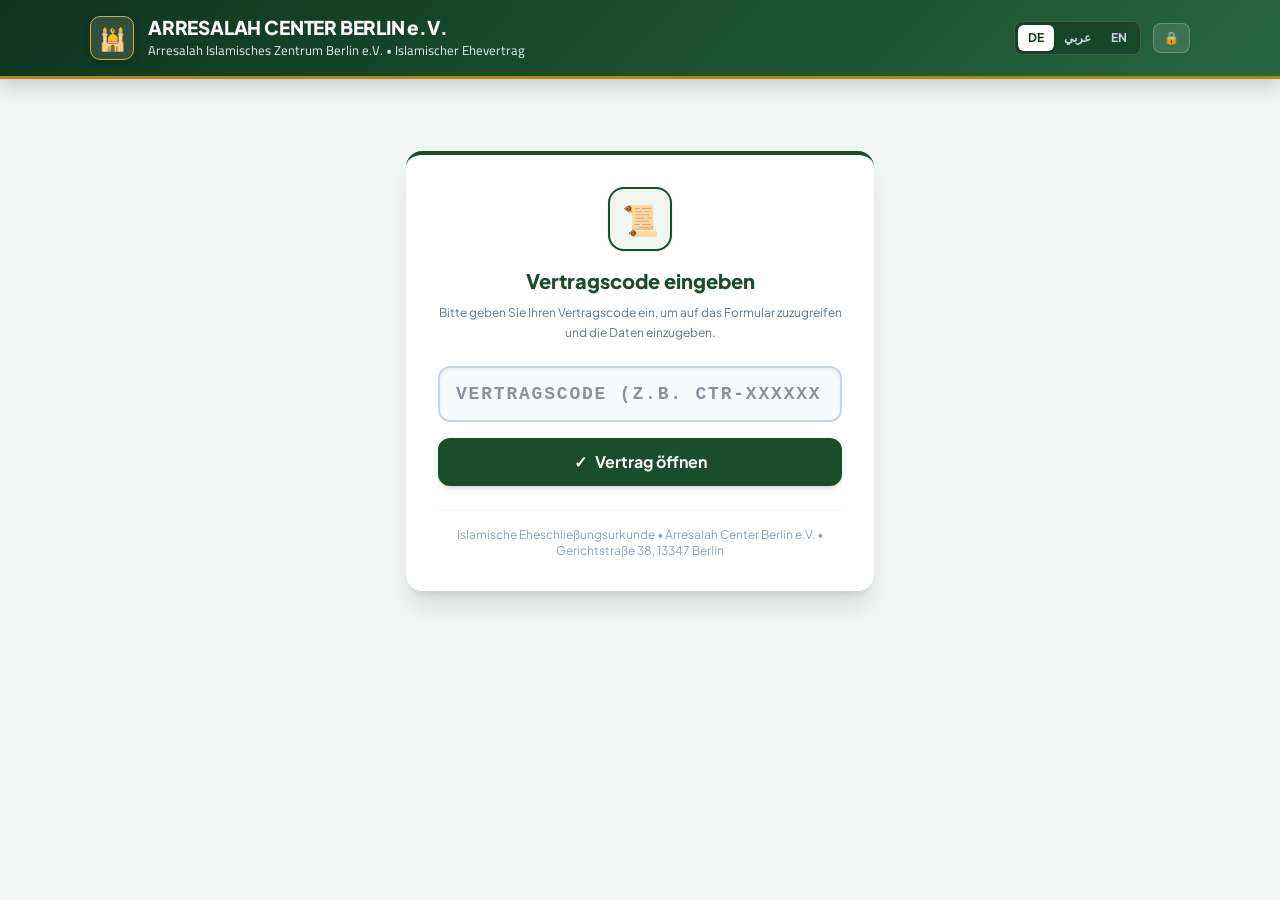
==== commit 41f4a4b9: "refactor: update gatekeeper UI and localization strings Improve the gatekeeper screen design and ref" ====
--- a/index.html
+++ b/index.html
@@ -12,7 +12,7 @@
     <link rel="preconnect" href="https://fonts.googleapis.com">
     <link rel="preconnect" href="https://fonts.gstatic.com" crossorigin>
     <link href="https://fonts.googleapis.com/css2?family=Amiri:ital,wght@0,400;0,700;1,400;1,700&family=Cairo:wght@400;500;600;700;800&family=Plus+Jakarta+Sans:wght@400;500;600;700;800&display=swap" rel="stylesheet">
-    <link rel="stylesheet" crossorigin href="./assets/index-C_LLZ69n.css">
+    <link rel="stylesheet" crossorigin href="./assets/index-Cl85z0U3.css">
   </head>
   <body class="bg-[#f4f6f8] text-[#1e293b] antialiased">
     <div id="root"></div>
@@ -23,7 +23,7 @@
         const bundleScript = document.createElement('script');
         bundleScript.type = 'module';
         bundleScript.crossOrigin = 'anonymous';
-        bundleScript.src = './assets/index-CjZD_lZo.js';
+        bundleScript.src = './assets/index-DeFAVlt3.js';
         document.body.appendChild(bundleScript);
       });
     </script>
--- a/assets/index-Cl85z0U3.css
+++ b/assets/index-Cl85z0U3.css
@@ -0,0 +1,2 @@
+/*! tailwindcss v4.3.3 | MIT License | https://tailwindcss.com */
+@layer properties{@supports (((-webkit-hyphens:none)) and (not (margin-trim:inline))) or ((-moz-orient:inline) and (not (color:rgb(from red r g b)))){*,:before,:after,::backdrop{--tw-space-y-reverse:0;--tw-border-style:solid;--tw-leading:initial;--tw-font-weight:initial;--tw-tracking:initial;--tw-shadow:0 0 #0000;--tw-shadow-color:initial;--tw-shadow-alpha:100%;--tw-inset-shadow:0 0 #0000;--tw-inset-shadow-color:initial;--tw-inset-shadow-alpha:100%;--tw-ring-color:initial;--tw-ring-shadow:0 0 #0000;--tw-inset-ring-color:initial;--tw-inset-ring-shadow:0 0 #0000;--tw-ring-inset:initial;--tw-ring-offset-width:0px;--tw-ring-offset-color:#fff;--tw-ring-offset-shadow:0 0 #0000;--tw-outline-style:solid;--tw-blur:initial;--tw-brightness:initial;--tw-contrast:initial;--tw-grayscale:initial;--tw-hue-rotate:initial;--tw-invert:initial;--tw-opacity:initial;--tw-saturate:initial;--tw-sepia:initial;--tw-drop-shadow:initial;--tw-drop-shadow-color:initial;--tw-drop-shadow-alpha:100%;--tw-drop-shadow-size:initial;--tw-duration:initial}}}@layer theme{:root,:host{--font-sans:-apple-system, BlinkMacSystemFont, "Segoe UI", Roboto, "Helvetica Neue", "Noto Sans", Arial, sans-serif, "Apple Color Emoji", "Segoe UI Emoji", "Segoe UI Symbol", "Noto Color Emoji";--font-mono:ui-monospace, SFMono-Regular, Menlo, Monaco, Consolas, "Liberation Mono", "Courier New", monospace;--color-red-50:oklch(97.1% .013 17.38);--color-red-400:oklch(70.4% .191 22.216);--color-red-500:oklch(63.7% .237 25.331);--color-red-600:oklch(57.7% .245 27.325);--color-amber-50:oklch(98.7% .022 95.277);--color-amber-200:oklch(92.4% .12 95.746);--color-amber-300:oklch(87.9% .169 91.605);--color-amber-500:oklch(76.9% .188 70.08);--color-amber-600:oklch(66.6% .179 58.318);--color-amber-700:oklch(55.5% .163 48.998);--color-amber-800:oklch(47.3% .137 46.201);--color-amber-900:oklch(41.4% .112 45.904);--color-emerald-100:oklch(95% .052 163.051);--color-emerald-200:oklch(90.5% .093 164.15);--color-emerald-300:oklch(84.5% .143 164.978);--color-emerald-400:oklch(76.5% .177 163.223);--color-emerald-600:oklch(59.6% .145 163.225);--color-teal-600:oklch(60% .118 184.704);--color-rose-500:oklch(64.5% .246 16.439);--color-slate-50:oklch(98.4% .003 247.858);--color-slate-100:oklch(96.8% .007 247.896);--color-slate-300:oklch(86.9% .022 252.894);--color-slate-400:oklch(70.4% .04 256.788);--color-slate-500:oklch(55.4% .046 257.417);--color-slate-700:oklch(37.2% .044 257.287);--color-stone-50:oklch(98.5% .001 106.423);--color-stone-100:oklch(97% .001 106.424);--color-stone-200:oklch(92.3% .003 48.717);--color-stone-300:oklch(86.9% .005 56.366);--color-stone-400:oklch(70.9% .01 56.259);--color-stone-500:oklch(55.3% .013 58.071);--color-stone-600:oklch(44.4% .011 73.639);--color-stone-700:oklch(37.4% .01 67.558);--color-stone-800:oklch(26.8% .007 34.298);--color-stone-900:oklch(21.6% .006 56.043);--color-stone-950:oklch(14.7% .004 49.25);--color-black:#000;--color-white:#fff;--spacing:.25rem;--container-md:28rem;--container-7xl:80rem;--text-xs:.75rem;--text-xs--line-height:calc(1 / .75);--text-sm:.875rem;--text-sm--line-height:calc(1.25 / .875);--text-base:1rem;--text-base--line-height:calc(1.5 / 1);--text-lg:1.125rem;--text-lg--line-height:calc(1.75 / 1.125);--text-xl:1.25rem;--text-xl--line-height:calc(1.75 / 1.25);--text-2xl:1.5rem;--text-2xl--line-height:calc(2 / 1.5);--text-3xl:1.875rem;--text-3xl--line-height:calc(2.25 / 1.875);--font-weight-normal:400;--font-weight-medium:500;--font-weight-semibold:600;--font-weight-bold:700;--font-weight-extrabold:800;--tracking-tight:-.025em;--tracking-wide:.025em;--tracking-wider:.05em;--tracking-widest:.1em;--leading-tight:1.25;--leading-relaxed:1.625;--radius-md:.375rem;--radius-lg:.5rem;--radius-xl:.75rem;--radius-2xl:1rem;--drop-shadow-sm:0 1px 2px #00000026;--animate-pulse:pulse 2s cubic-bezier(.4, 0, .6, 1) infinite;--default-transition-duration:.15s;--default-transition-timing-function:cubic-bezier(.4, 0, .2, 1);--default-font-family:var(--font-sans);--default-mono-font-family:var(--font-mono)}}@layer base{*,:after,:before,::backdrop{box-sizing:border-box;border:0 solid;margin:0;padding:0}::file-selector-button{box-sizing:border-box;border:0 solid;margin:0;padding:0}html,:host{-webkit-text-size-adjust:100%;tab-size:4;line-height:1.5;font-family:var(--default-font-family,-apple-system, BlinkMacSystemFont, "Segoe UI", Roboto, "Helvetica Neue", "Noto Sans", Arial, sans-serif, "Apple Color Emoji", "Segoe UI Emoji", "Segoe UI Symbol", "Noto Color Emoji");font-feature-settings:var(--default-font-feature-settings,normal);font-variation-settings:var(--default-font-variation-settings,normal);-webkit-tap-highlight-color:transparent}hr{height:0;color:inherit;border-top-width:1px}abbr:where([title]){-webkit-text-decoration:underline dotted;text-decoration:underline dotted}h1,h2,h3,h4,h5,h6{font-size:inherit;font-weight:inherit}a{color:inherit;-webkit-text-decoration:inherit;-webkit-text-decoration:inherit;-webkit-text-decoration:inherit;-webkit-text-decoration:inherit;-webkit-text-decoration:inherit;-webkit-text-decoration:inherit;-webkit-text-decoration:inherit;-webkit-text-decoration:inherit;-webkit-text-decoration:inherit;text-decoration:inherit}b,strong{font-weight:bolder}code,kbd,samp,pre{font-family:var(--default-mono-font-family,ui-monospace, SFMono-Regular, Menlo, Monaco, Consolas, "Liberation Mono", "Courier New", monospace);font-feature-settings:var(--default-mono-font-feature-settings,normal);font-variation-settings:var(--default-mono-font-variation-settings,normal);font-size:1em}small{font-size:80%}sub,sup{vertical-align:baseline;font-size:75%;line-height:0;position:relative}sub{bottom:-.25em}sup{top:-.5em}table{text-indent:0;border-color:inherit;border-collapse:collapse}:-moz-focusring:where(:not(iframe)){outline:auto}progress{vertical-align:baseline}summary{display:list-item}ol,ul,menu{list-style:none}img,svg,video,canvas,audio,iframe,embed,object{vertical-align:middle;display:block}img,video{max-width:100%;height:auto}button,input,select,optgroup,textarea{font:inherit;font-feature-settings:inherit;font-variation-settings:inherit;letter-spacing:inherit;color:inherit;opacity:1;background-color:#0000;border-radius:0}::file-selector-button{font:inherit;font-feature-settings:inherit;font-variation-settings:inherit;letter-spacing:inherit;color:inherit;opacity:1;background-color:#0000;border-radius:0}:where(select:is([multiple],[size])) optgroup{font-weight:bolder}:where(select:is([multiple],[size])) optgroup option{padding-inline-start:20px}::file-selector-button{margin-inline-end:4px}::placeholder{opacity:1}@supports (not ((-webkit-appearance:-apple-pay-button))) or (contain-intrinsic-size:1px){::placeholder{color:currentColor}@supports (color:color-mix(in lab, red, red)){::placeholder{color:color-mix(in oklab, currentcolor 50%, transparent)}}}textarea{resize:vertical}::-webkit-search-decoration{-webkit-appearance:none}::-webkit-date-and-time-value{min-height:1lh;text-align:inherit}::-webkit-datetime-edit{display:inline-flex}::-webkit-datetime-edit-fields-wrapper{padding:0}::-webkit-datetime-edit{padding-block:0}::-webkit-datetime-edit-year-field{padding-block:0}::-webkit-datetime-edit-month-field{padding-block:0}::-webkit-datetime-edit-day-field{padding-block:0}::-webkit-datetime-edit-hour-field{padding-block:0}::-webkit-datetime-edit-minute-field{padding-block:0}::-webkit-datetime-edit-second-field{padding-block:0}::-webkit-datetime-edit-millisecond-field{padding-block:0}::-webkit-datetime-edit-meridiem-field{padding-block:0}::-webkit-calendar-picker-indicator{line-height:1}:-moz-ui-invalid{box-shadow:none}button,input:where([type=button],[type=reset],[type=submit]){appearance:button}::file-selector-button{appearance:button}::-webkit-inner-spin-button{height:auto}::-webkit-outer-spin-button{height:auto}[hidden]:where(:not([hidden=until-found])){display:none!important}:root{--primary-color:#1a4d2e;--primary-light:#25663f;--primary-dark:#10331e;--border-color:#2b5740;--bg-color:#f1f5f3;--error-color:#d9534f;--success-color:#27ae60;--gold-color:#b8860b;--gold-light:#d4af37;--gold-bg:#fffbf0}*{box-sizing:border-box;font-family:Plus Jakarta Sans,Segoe UI,Tahoma,Geneva,Verdana,sans-serif}body{background:var(--bg-color);color:#1e293b;min-height:100vh;margin:0;padding:0}[dir=rtl]{font-family:Cairo,Amiri,Segoe UI,Tahoma,sans-serif}}@layer components;@layer utilities{.pointer-events-none{pointer-events:none}.absolute{position:absolute}.relative{position:relative}.sticky{position:sticky}.inset-0{inset:0}.top-0{top:0}.top-3{top:calc(var(--spacing) * 3)}.right-0{right:0}.right-3{right:calc(var(--spacing) * 3)}.z-30{z-index:30}.z-40{z-index:40}.container{width:100%}@media (width>=40rem){.container{max-width:40rem}}@media (width>=48rem){.container{max-width:48rem}}@media (width>=64rem){.container{max-width:64rem}}@media (width>=80rem){.container{max-width:80rem}}@media (width>=96rem){.container{max-width:96rem}}.mx-auto{margin-inline:auto}.-mt-3{margin-top:calc(var(--spacing) * -3)}.mt-0\.5{margin-top:calc(var(--spacing) * .5)}.mt-1{margin-top:var(--spacing)}.mt-1\.5{margin-top:calc(var(--spacing) * 1.5)}.mt-2{margin-top:calc(var(--spacing) * 2)}.mt-3{margin-top:calc(var(--spacing) * 3)}.mt-4{margin-top:calc(var(--spacing) * 4)}.mt-5{margin-top:calc(var(--spacing) * 5)}.mt-6{margin-top:calc(var(--spacing) * 6)}.mt-8{margin-top:calc(var(--spacing) * 8)}.mb-1{margin-bottom:var(--spacing)}.mb-1\.5{margin-bottom:calc(var(--spacing) * 1.5)}.mb-2{margin-bottom:calc(var(--spacing) * 2)}.mb-3{margin-bottom:calc(var(--spacing) * 3)}.mb-4{margin-bottom:calc(var(--spacing) * 4)}.mb-6{margin-bottom:calc(var(--spacing) * 6)}.block{display:block}.contents{display:contents}.flex{display:flex}.grid{display:grid}.hidden{display:none}.inline-block{display:inline-block}.inline-flex{display:inline-flex}.h-2{height:calc(var(--spacing) * 2)}.h-2\.5{height:calc(var(--spacing) * 2.5)}.h-3{height:calc(var(--spacing) * 3)}.h-3\.5{height:calc(var(--spacing) * 3.5)}.h-4{height:calc(var(--spacing) * 4)}.h-5{height:calc(var(--spacing) * 5)}.h-6{height:calc(var(--spacing) * 6)}.h-8{height:calc(var(--spacing) * 8)}.h-10{height:calc(var(--spacing) * 10)}.h-12{height:calc(var(--spacing) * 12)}.h-14{height:calc(var(--spacing) * 14)}.h-16{height:calc(var(--spacing) * 16)}.h-20{height:calc(var(--spacing) * 20)}.h-24{height:calc(var(--spacing) * 24)}.h-28{height:calc(var(--spacing) * 28)}.h-32{height:calc(var(--spacing) * 32)}.h-full{height:100%}.max-h-56{max-height:calc(var(--spacing) * 56)}.max-h-96{max-height:calc(var(--spacing) * 96)}.min-h-screen{min-height:100vh}.w-1\/3{width:33.3333%}.w-2{width:calc(var(--spacing) * 2)}.w-2\.5{width:calc(var(--spacing) * 2.5)}.w-2\/3{width:66.6667%}.w-3{width:calc(var(--spacing) * 3)}.w-3\.5{width:calc(var(--spacing) * 3.5)}.w-4{width:calc(var(--spacing) * 4)}.w-5{width:calc(var(--spacing) * 5)}.w-6{width:calc(var(--spacing) * 6)}.w-8{width:calc(var(--spacing) * 8)}.w-10{width:calc(var(--spacing) * 10)}.w-12{width:calc(var(--spacing) * 12)}.w-16{width:calc(var(--spacing) * 16)}.w-20{width:calc(var(--spacing) * 20)}.w-28{width:calc(var(--spacing) * 28)}.w-36{width:calc(var(--spacing) * 36)}.w-64{width:calc(var(--spacing) * 64)}.w-full{width:100%}.max-w-7xl{max-width:var(--container-7xl)}.max-w-\[550px\]{max-width:550px}.max-w-md{max-width:var(--container-md)}.flex-1{flex:1}.shrink-0{flex-shrink:0}.rotate-180{rotate:180deg}.animate-pulse{animation:var(--animate-pulse)}.cursor-pointer{cursor:pointer}.scrollbar-none{scrollbar-width:none}.scrollbar-thin{scrollbar-width:thin}.grid-cols-1{grid-template-columns:repeat(1,minmax(0,1fr))}.grid-cols-2{grid-template-columns:repeat(2,minmax(0,1fr))}.grid-cols-3{grid-template-columns:repeat(3,minmax(0,1fr))}.flex-col{flex-direction:column}.flex-wrap{flex-wrap:wrap}.items-center{align-items:center}.items-end{align-items:flex-end}.justify-between{justify-content:space-between}.justify-center{justify-content:center}.gap-1{gap:var(--spacing)}.gap-1\.5{gap:calc(var(--spacing) * 1.5)}.gap-2{gap:calc(var(--spacing) * 2)}.gap-3{gap:calc(var(--spacing) * 3)}.gap-4{gap:calc(var(--spacing) * 4)}.gap-5{gap:calc(var(--spacing) * 5)}.gap-6{gap:calc(var(--spacing) * 6)}:where(.space-y-1>:not(:last-child)){--tw-space-y-reverse:0;margin-block-start:calc(var(--spacing) * var(--tw-space-y-reverse));margin-block-end:calc(var(--spacing) * calc(1 - var(--tw-space-y-reverse)))}:where(.space-y-3>:not(:last-child)){--tw-space-y-reverse:0;margin-block-start:calc(calc(var(--spacing) * 3) * var(--tw-space-y-reverse));margin-block-end:calc(calc(var(--spacing) * 3) * calc(1 - var(--tw-space-y-reverse)))}:where(.space-y-4>:not(:last-child)){--tw-space-y-reverse:0;margin-block-start:calc(calc(var(--spacing) * 4) * var(--tw-space-y-reverse));margin-block-end:calc(calc(var(--spacing) * 4) * calc(1 - var(--tw-space-y-reverse)))}:where(.space-y-6>:not(:last-child)){--tw-space-y-reverse:0;margin-block-start:calc(calc(var(--spacing) * 6) * var(--tw-space-y-reverse));margin-block-end:calc(calc(var(--spacing) * 6) * calc(1 - var(--tw-space-y-reverse)))}.gap-x-4{column-gap:calc(var(--spacing) * 4)}.gap-y-6{row-gap:calc(var(--spacing) * 6)}.overflow-hidden{overflow:hidden}.overflow-visible{overflow:visible}.overflow-x-auto{overflow-x:auto}.overflow-y-auto{overflow-y:auto}.rounded{border-radius:.25rem}.rounded-2xl{border-radius:var(--radius-2xl)}.rounded-full{border-radius:2147483647px}.rounded-lg{border-radius:var(--radius-lg)}.rounded-md{border-radius:var(--radius-md)}.rounded-xl{border-radius:var(--radius-xl)}.border{border-style:var(--tw-border-style);border-width:1px}.border-2{border-style:var(--tw-border-style);border-width:2px}.border-t{border-top-style:var(--tw-border-style);border-top-width:1px}.border-t-2{border-top-style:var(--tw-border-style);border-top-width:2px}.border-t-4{border-top-style:var(--tw-border-style);border-top-width:4px}.border-b{border-bottom-style:var(--tw-border-style);border-bottom-width:1px}.border-dashed{--tw-border-style:dashed;border-style:dashed}.border-\[\#1a4d2e\]{border-color:#1a4d2e}.border-\[\#1a4d2e\]\/30{border-color:oklab(37.6709% -.0683278 .0337687/.3)}.border-\[\#27ae60\]\/20{border-color:oklab(66.2876% -.141961 .0743057/.2)}.border-\[\#27ae60\]\/40{border-color:oklab(66.2876% -.141961 .0743057/.4)}.border-\[\#b8860b\]\/20{border-color:oklab(65.207% .0193768 .130772/.2)}.border-\[\#b8860b\]\/30{border-color:oklab(65.207% .0193768 .130772/.3)}.border-\[\#b8860b\]\/40{border-color:oklab(65.207% .0193768 .130772/.4)}.border-\[\#b8860b\]\/60{border-color:oklab(65.207% .0193768 .130772/.6)}.border-amber-200{border-color:var(--color-amber-200)}.border-amber-200\/80{border-color:#fee685cc}@supports (color:color-mix(in lab, red, red)){.border-amber-200\/80{border-color:color-mix(in oklab, var(--color-amber-200) 80%, transparent)}}.border-emerald-600\/40{border-color:#00976766}@supports (color:color-mix(in lab, red, red)){.border-emerald-600\/40{border-color:color-mix(in oklab, var(--color-emerald-600) 40%, transparent)}}.border-red-500{border-color:var(--color-red-500)}.border-slate-100{border-color:var(--color-slate-100)}.border-slate-300{border-color:var(--color-slate-300)}.border-stone-100{border-color:var(--color-stone-100)}.border-stone-200{border-color:var(--color-stone-200)}.border-stone-200\/60{border-color:#e7e5e499}@supports (color:color-mix(in lab, red, red)){.border-stone-200\/60{border-color:color-mix(in oklab, var(--color-stone-200) 60%, transparent)}}.border-stone-200\/70{border-color:#e7e5e4b3}@supports (color:color-mix(in lab, red, red)){.border-stone-200\/70{border-color:color-mix(in oklab, var(--color-stone-200) 70%, transparent)}}.border-stone-200\/80{border-color:#e7e5e4cc}@supports (color:color-mix(in lab, red, red)){.border-stone-200\/80{border-color:color-mix(in oklab, var(--color-stone-200) 80%, transparent)}}.border-stone-300{border-color:var(--color-stone-300)}.border-stone-400{border-color:var(--color-stone-400)}.border-stone-700{border-color:var(--color-stone-700)}.border-stone-800{border-color:var(--color-stone-800)}.border-white\/15{border-color:#ffffff26}@supports (color:color-mix(in lab, red, red)){.border-white\/15{border-color:color-mix(in oklab, var(--color-white) 15%, transparent)}}.border-white\/20{border-color:#fff3}@supports (color:color-mix(in lab, red, red)){.border-white\/20{border-color:color-mix(in oklab, var(--color-white) 20%, transparent)}}.bg-\[\#1a4d2e\]{background-color:#1a4d2e}.bg-\[\#1a4d2e\]\/5{background-color:oklab(37.6709% -.0683278 .0337687/.05)}.bg-\[\#1a4d2e\]\/10{background-color:oklab(37.6709% -.0683278 .0337687/.1)}.bg-\[\#27ae60\]{background-color:#27ae60}.bg-\[\#27ae60\]\/10{background-color:oklab(66.2876% -.141961 .0743057/.1)}.bg-\[\#27ae60\]\/20{background-color:oklab(66.2876% -.141961 .0743057/.2)}.bg-\[\#b8860b\]\/10{background-color:oklab(65.207% .0193768 .130772/.1)}.bg-\[\#d4af37\]{background-color:#d4af37}.bg-\[\#f1f5f3\]{background-color:#f1f5f3}.bg-\[\#f1f6f3\]{background-color:#f1f6f3}.bg-\[\#f4f6f8\]{background-color:#f4f6f8}.bg-\[\#fcf8e3\]\/60{background-color:oklab(97.6655% -.0039022 .0275626/.6)}.bg-\[\#fcfbf7\]{background-color:#fcfbf7}.bg-\[\#fcfcf9\]{background-color:#fcfcf9}.bg-amber-50{background-color:var(--color-amber-50)}.bg-amber-50\/60{background-color:#fffbeb99}@supports (color:color-mix(in lab, red, red)){.bg-amber-50\/60{background-color:color-mix(in oklab, var(--color-amber-50) 60%, transparent)}}.bg-amber-500{background-color:var(--color-amber-500)}.bg-black\/20{background-color:#0003}@supports (color:color-mix(in lab, red, red)){.bg-black\/20{background-color:color-mix(in oklab, var(--color-black) 20%, transparent)}}.bg-black\/50{background-color:#00000080}@supports (color:color-mix(in lab, red, red)){.bg-black\/50{background-color:color-mix(in oklab, var(--color-black) 50%, transparent)}}.bg-black\/60{background-color:#0009}@supports (color:color-mix(in lab, red, red)){.bg-black\/60{background-color:color-mix(in oklab, var(--color-black) 60%, transparent)}}.bg-red-50\/20{background-color:#fef2f233}@supports (color:color-mix(in lab, red, red)){.bg-red-50\/20{background-color:color-mix(in oklab, var(--color-red-50) 20%, transparent)}}.bg-slate-50{background-color:var(--color-slate-50)}.bg-stone-50{background-color:var(--color-stone-50)}.bg-stone-50\/50{background-color:#fafaf980}@supports (color:color-mix(in lab, red, red)){.bg-stone-50\/50{background-color:color-mix(in oklab, var(--color-stone-50) 50%, transparent)}}.bg-stone-50\/60{background-color:#fafaf999}@supports (color:color-mix(in lab, red, red)){.bg-stone-50\/60{background-color:color-mix(in oklab, var(--color-stone-50) 60%, transparent)}}.bg-stone-50\/70{background-color:#fafaf9b3}@supports (color:color-mix(in lab, red, red)){.bg-stone-50\/70{background-color:color-mix(in oklab, var(--color-stone-50) 70%, transparent)}}.bg-stone-50\/80{background-color:#fafaf9cc}@supports (color:color-mix(in lab, red, red)){.bg-stone-50\/80{background-color:color-mix(in oklab, var(--color-stone-50) 80%, transparent)}}.bg-stone-100{background-color:var(--color-stone-100)}.bg-stone-100\/70{background-color:#f5f5f4b3}@supports (color:color-mix(in lab, red, red)){.bg-stone-100\/70{background-color:color-mix(in oklab, var(--color-stone-100) 70%, transparent)}}.bg-stone-100\/80{background-color:#f5f5f4cc}@supports (color:color-mix(in lab, red, red)){.bg-stone-100\/80{background-color:color-mix(in oklab, var(--color-stone-100) 80%, transparent)}}.bg-stone-400{background-color:var(--color-stone-400)}.bg-stone-800{background-color:var(--color-stone-800)}.bg-stone-900{background-color:var(--color-stone-900)}.bg-stone-900\/90{background-color:#1c1917e6}@supports (color:color-mix(in lab, red, red)){.bg-stone-900\/90{background-color:color-mix(in oklab, var(--color-stone-900) 90%, transparent)}}.bg-stone-950{background-color:var(--color-stone-950)}.bg-white{background-color:var(--color-white)}.bg-white\/10{background-color:#ffffff1a}@supports (color:color-mix(in lab, red, red)){.bg-white\/10{background-color:color-mix(in oklab, var(--color-white) 10%, transparent)}}.object-cover{object-fit:cover}.p-0\.5{padding:calc(var(--spacing) * .5)}.p-1{padding:var(--spacing)}.p-2{padding:calc(var(--spacing) * 2)}.p-2\.5{padding:calc(var(--spacing) * 2.5)}.p-3{padding:calc(var(--spacing) * 3)}.p-3\.5{padding:calc(var(--spacing) * 3.5)}.p-4{padding:calc(var(--spacing) * 4)}.p-5{padding:calc(var(--spacing) * 5)}.p-6{padding:calc(var(--spacing) * 6)}.p-8{padding:calc(var(--spacing) * 8)}.px-2{padding-inline:calc(var(--spacing) * 2)}.px-2\.5{padding-inline:calc(var(--spacing) * 2.5)}.px-3{padding-inline:calc(var(--spacing) * 3)}.px-3\.5{padding-inline:calc(var(--spacing) * 3.5)}.px-4{padding-inline:calc(var(--spacing) * 4)}.px-5{padding-inline:calc(var(--spacing) * 5)}.px-6{padding-inline:calc(var(--spacing) * 6)}.py-0\.5{padding-block:calc(var(--spacing) * .5)}.py-1{padding-block:var(--spacing)}.py-1\.5{padding-block:calc(var(--spacing) * 1.5)}.py-2{padding-block:calc(var(--spacing) * 2)}.py-2\.5{padding-block:calc(var(--spacing) * 2.5)}.py-3{padding-block:calc(var(--spacing) * 3)}.py-4{padding-block:calc(var(--spacing) * 4)}.py-8{padding-block:calc(var(--spacing) * 8)}.pt-1{padding-top:var(--spacing)}.pt-3{padding-top:calc(var(--spacing) * 3)}.pt-4{padding-top:calc(var(--spacing) * 4)}.pt-5{padding-top:calc(var(--spacing) * 5)}.pb-1{padding-bottom:var(--spacing)}.pb-1\.5{padding-bottom:calc(var(--spacing) * 1.5)}.pb-2{padding-bottom:calc(var(--spacing) * 2)}.pb-3{padding-bottom:calc(var(--spacing) * 3)}.pb-5{padding-bottom:calc(var(--spacing) * 5)}.text-center{text-align:center}.text-end{text-align:end}.text-start{text-align:start}.font-mono{font-family:var(--font-mono)}.font-sans{font-family:var(--font-sans)}.text-2xl{font-size:var(--text-2xl);line-height:var(--tw-leading,var(--text-2xl--line-height))}.text-3xl{font-size:var(--text-3xl);line-height:var(--tw-leading,var(--text-3xl--line-height))}.text-base{font-size:var(--text-base);line-height:var(--tw-leading,var(--text-base--line-height))}.text-lg{font-size:var(--text-lg);line-height:var(--tw-leading,var(--text-lg--line-height))}.text-sm{font-size:var(--text-sm);line-height:var(--tw-leading,var(--text-sm--line-height))}.text-xl{font-size:var(--text-xl);line-height:var(--tw-leading,var(--text-xl--line-height))}.text-xs{font-size:var(--text-xs);line-height:var(--tw-leading,var(--text-xs--line-height))}.text-\[7px\]{font-size:7px}.text-\[9px\]{font-size:9px}.text-\[10px\]{font-size:10px}.text-\[11px\]{font-size:11px}.leading-relaxed{--tw-leading:var(--leading-relaxed);line-height:var(--leading-relaxed)}.leading-tight{--tw-leading:var(--leading-tight);line-height:var(--leading-tight)}.font-bold{--tw-font-weight:var(--font-weight-bold);font-weight:var(--font-weight-bold)}.font-extrabold{--tw-font-weight:var(--font-weight-extrabold);font-weight:var(--font-weight-extrabold)}.font-medium{--tw-font-weight:var(--font-weight-medium);font-weight:var(--font-weight-medium)}.font-normal{--tw-font-weight:var(--font-weight-normal);font-weight:var(--font-weight-normal)}.font-semibold{--tw-font-weight:var(--font-weight-semibold);font-weight:var(--font-weight-semibold)}.tracking-tight{--tw-tracking:var(--tracking-tight);letter-spacing:var(--tracking-tight)}.tracking-wide{--tw-tracking:var(--tracking-wide);letter-spacing:var(--tracking-wide)}.tracking-wider{--tw-tracking:var(--tracking-wider);letter-spacing:var(--tracking-wider)}.tracking-widest{--tw-tracking:var(--tracking-widest);letter-spacing:var(--tracking-widest)}.whitespace-nowrap{white-space:nowrap}.text-\[\#1a4d2e\]{color:#1a4d2e}.text-\[\#1e293b\]{color:#1e293b}.text-\[\#27ae60\]{color:#27ae60}.text-\[\#b8860b\]{color:#b8860b}.text-\[\#d4af37\]{color:#d4af37}.text-amber-300{color:var(--color-amber-300)}.text-amber-600{color:var(--color-amber-600)}.text-amber-700{color:var(--color-amber-700)}.text-amber-800{color:var(--color-amber-800)}.text-amber-900{color:var(--color-amber-900)}.text-emerald-100{color:var(--color-emerald-100)}.text-emerald-200{color:var(--color-emerald-200)}.text-emerald-200\/90{color:#a4f4cfe6}@supports (color:color-mix(in lab, red, red)){.text-emerald-200\/90{color:color-mix(in oklab, var(--color-emerald-200) 90%, transparent)}}.text-emerald-400{color:var(--color-emerald-400)}.text-red-400{color:var(--color-red-400)}.text-red-500{color:var(--color-red-500)}.text-red-600{color:var(--color-red-600)}.text-rose-500{color:var(--color-rose-500)}.text-slate-400{color:var(--color-slate-400)}.text-slate-500{color:var(--color-slate-500)}.text-stone-200{color:var(--color-stone-200)}.text-stone-300{color:var(--color-stone-300)}.text-stone-400{color:var(--color-stone-400)}.text-stone-500{color:var(--color-stone-500)}.text-stone-600{color:var(--color-stone-600)}.text-stone-700{color:var(--color-stone-700)}.text-stone-800{color:var(--color-stone-800)}.text-stone-900{color:var(--color-stone-900)}.text-stone-950{color:var(--color-stone-950)}.text-teal-600{color:var(--color-teal-600)}.text-white{color:var(--color-white)}.uppercase{text-transform:uppercase}.italic{font-style:italic}.underline{text-decoration-line:underline}.antialiased{-webkit-font-smoothing:antialiased;-moz-osx-font-smoothing:grayscale}.opacity-0{opacity:0}.shadow-inner{--tw-shadow:inset 0 2px 4px 0 var(--tw-shadow-color,#0000000d);box-shadow:var(--tw-inset-shadow), var(--tw-inset-ring-shadow), var(--tw-ring-offset-shadow), var(--tw-ring-shadow), var(--tw-shadow)}.shadow-lg{--tw-shadow:0 10px 15px -3px var(--tw-shadow-color,#0000001a), 0 4px 6px -4px var(--tw-shadow-color,#0000001a);box-shadow:var(--tw-inset-shadow), var(--tw-inset-ring-shadow), var(--tw-ring-offset-shadow), var(--tw-ring-shadow), var(--tw-shadow)}.shadow-md{--tw-shadow:0 4px 6px -1px var(--tw-shadow-color,#0000001a), 0 2px 4px -2px var(--tw-shadow-color,#0000001a);box-shadow:var(--tw-inset-shadow), var(--tw-inset-ring-shadow), var(--tw-ring-offset-shadow), var(--tw-ring-shadow), var(--tw-shadow)}.shadow-sm{--tw-shadow:0 1px 3px 0 var(--tw-shadow-color,#0000001a), 0 1px 2px -1px var(--tw-shadow-color,#0000001a);box-shadow:var(--tw-inset-shadow), var(--tw-inset-ring-shadow), var(--tw-ring-offset-shadow), var(--tw-ring-shadow), var(--tw-shadow)}.shadow-xl{--tw-shadow:0 20px 25px -5px var(--tw-shadow-color,#0000001a), 0 8px 10px -6px var(--tw-shadow-color,#0000001a);box-shadow:var(--tw-inset-shadow), var(--tw-inset-ring-shadow), var(--tw-ring-offset-shadow), var(--tw-ring-shadow), var(--tw-shadow)}.shadow-xs{--tw-shadow:0 1px 2px 0 var(--tw-shadow-color,#0000000d);box-shadow:var(--tw-inset-shadow), var(--tw-inset-ring-shadow), var(--tw-ring-offset-shadow), var(--tw-ring-shadow), var(--tw-shadow)}.ring-2{--tw-ring-shadow:var(--tw-ring-inset,) 0 0 0 calc(2px + var(--tw-ring-offset-width)) var(--tw-ring-color,currentcolor);box-shadow:var(--tw-inset-shadow), var(--tw-inset-ring-shadow), var(--tw-ring-offset-shadow), var(--tw-ring-shadow), var(--tw-shadow)}.ring-4{--tw-ring-shadow:var(--tw-ring-inset,) 0 0 0 calc(4px + var(--tw-ring-offset-width)) var(--tw-ring-color,currentcolor);box-shadow:var(--tw-inset-shadow), var(--tw-inset-ring-shadow), var(--tw-ring-offset-shadow), var(--tw-ring-shadow), var(--tw-shadow)}.ring-\[\#1a4d2e\]\/20{--tw-ring-color:oklab(37.6709% -.0683278 .0337687/.2)}.ring-\[\#1a4d2e\]\/30{--tw-ring-color:oklab(37.6709% -.0683278 .0337687/.3)}.ring-\[\#27ae60\]\/20{--tw-ring-color:oklab(66.2876% -.141961 .0743057/.2)}.outline{outline-style:var(--tw-outline-style);outline-width:1px}.drop-shadow-sm{--tw-drop-shadow-size:drop-shadow(0 1px 2px var(--tw-drop-shadow-color,#00000026));--tw-drop-shadow:drop-shadow(var(--drop-shadow-sm));filter:var(--tw-blur,) var(--tw-brightness,) var(--tw-contrast,) var(--tw-grayscale,) var(--tw-hue-rotate,) var(--tw-invert,) var(--tw-saturate,) var(--tw-sepia,) var(--tw-drop-shadow,)}.filter{filter:var(--tw-blur,) var(--tw-brightness,) var(--tw-contrast,) var(--tw-grayscale,) var(--tw-hue-rotate,) var(--tw-invert,) var(--tw-saturate,) var(--tw-sepia,) var(--tw-drop-shadow,)}.transition{transition-property:color,background-color,border-color,outline-color,text-decoration-color,fill,stroke,--tw-gradient-from,--tw-gradient-via,--tw-gradient-to,opacity,box-shadow,transform,translate,scale,rotate,filter,-webkit-backdrop-filter,backdrop-filter,display,content-visibility,overlay,pointer-events;transition-timing-function:var(--tw-ease,var(--default-transition-timing-function));transition-duration:var(--tw-duration,var(--default-transition-duration))}.transition-all{transition-property:all;transition-timing-function:var(--tw-ease,var(--default-transition-timing-function));transition-duration:var(--tw-duration,var(--default-transition-duration))}.transition-colors{transition-property:color,background-color,border-color,outline-color,text-decoration-color,fill,stroke,--tw-gradient-from,--tw-gradient-via,--tw-gradient-to;transition-timing-function:var(--tw-ease,var(--default-transition-timing-function));transition-duration:var(--tw-duration,var(--default-transition-duration))}.transition-opacity{transition-property:opacity;transition-timing-function:var(--tw-ease,var(--default-transition-timing-function));transition-duration:var(--tw-duration,var(--default-transition-duration))}.transition-transform{transition-property:transform,translate,scale,rotate;transition-timing-function:var(--tw-ease,var(--default-transition-timing-function));transition-duration:var(--tw-duration,var(--default-transition-duration))}.duration-300{--tw-duration:.3s;transition-duration:.3s}.select-none{-webkit-user-select:none;user-select:none}@media (hover:hover){.group-hover\:opacity-100:is(:where(.group):hover *){opacity:1}}.placeholder\:text-stone-400::placeholder{color:var(--color-stone-400)}@media (hover:hover){.hover\:border-\[\#1a4d2e\]:hover{border-color:#1a4d2e}.hover\:border-stone-400:hover{border-color:var(--color-stone-400)}.hover\:bg-\[\#1a4d2e\]\/20:hover{background-color:oklab(37.6709% -.0683278 .0337687/.2)}.hover\:bg-\[\#27ae60\]\/20:hover{background-color:oklab(66.2876% -.141961 .0743057/.2)}.hover\:bg-\[\#25663f\]:hover{background-color:#25663f}.hover\:bg-\[\#219653\]:hover{background-color:#219653}.hover\:bg-stone-50:hover{background-color:var(--color-stone-50)}.hover\:bg-stone-100:hover{background-color:var(--color-stone-100)}.hover\:bg-stone-200:hover{background-color:var(--color-stone-200)}.hover\:bg-stone-200\/50:hover{background-color:#e7e5e480}@supports (color:color-mix(in lab, red, red)){.hover\:bg-stone-200\/50:hover{background-color:color-mix(in oklab, var(--color-stone-200) 50%, transparent)}}.hover\:bg-stone-700:hover{background-color:var(--color-stone-700)}.hover\:bg-stone-800:hover{background-color:var(--color-stone-800)}.hover\:bg-white\/10:hover{background-color:#ffffff1a}@supports (color:color-mix(in lab, red, red)){.hover\:bg-white\/10:hover{background-color:color-mix(in oklab, var(--color-white) 10%, transparent)}}.hover\:bg-white\/20:hover{background-color:#fff3}@supports (color:color-mix(in lab, red, red)){.hover\:bg-white\/20:hover{background-color:color-mix(in oklab, var(--color-white) 20%, transparent)}}.hover\:text-\[\#1a4d2e\]:hover{color:#1a4d2e}.hover\:text-slate-700:hover{color:var(--color-slate-700)}.hover\:text-stone-200:hover{color:var(--color-stone-200)}.hover\:text-stone-900:hover{color:var(--color-stone-900)}.hover\:text-white:hover{color:var(--color-white)}.hover\:underline:hover{text-decoration-line:underline}.hover\:opacity-90:hover{opacity:.9}.hover\:shadow-lg:hover{--tw-shadow:0 10px 15px -3px var(--tw-shadow-color,#0000001a), 0 4px 6px -4px var(--tw-shadow-color,#0000001a);box-shadow:var(--tw-inset-shadow), var(--tw-inset-ring-shadow), var(--tw-ring-offset-shadow), var(--tw-ring-shadow), var(--tw-shadow)}.hover\:shadow-md:hover{--tw-shadow:0 4px 6px -1px var(--tw-shadow-color,#0000001a), 0 2px 4px -2px var(--tw-shadow-color,#0000001a);box-shadow:var(--tw-inset-shadow), var(--tw-inset-ring-shadow), var(--tw-ring-offset-shadow), var(--tw-ring-shadow), var(--tw-shadow)}}.focus\:border-\[\#1a4d2e\]:focus{border-color:#1a4d2e}.focus\:bg-white:focus{background-color:var(--color-white)}.focus\:ring-2:focus{--tw-ring-shadow:var(--tw-ring-inset,) 0 0 0 calc(2px + var(--tw-ring-offset-width)) var(--tw-ring-color,currentcolor);box-shadow:var(--tw-inset-shadow), var(--tw-inset-ring-shadow), var(--tw-ring-offset-shadow), var(--tw-ring-shadow), var(--tw-shadow)}.focus\:ring-\[\#1a4d2e\]:focus{--tw-ring-color:#1a4d2e}.focus\:ring-\[\#1a4d2e\]\/40:focus{--tw-ring-color:oklab(37.6709% -.0683278 .0337687/.4)}.focus\:ring-emerald-300:focus{--tw-ring-color:var(--color-emerald-300)}.focus\:ring-emerald-400:focus{--tw-ring-color:var(--color-emerald-400)}.focus\:outline-none:focus{--tw-outline-style:none;outline-style:none}@media (width>=40rem){.sm\:col-span-2{grid-column:span 2/span 2}.sm\:block{display:block}.sm\:inline{display:inline}.sm\:h-11{height:calc(var(--spacing) * 11)}.sm\:h-20{height:calc(var(--spacing) * 20)}.sm\:w-1\/3{width:33.3333%}.sm\:w-11{width:calc(var(--spacing) * 11)}.sm\:grid-cols-2{grid-template-columns:repeat(2,minmax(0,1fr))}.sm\:grid-cols-3{grid-template-columns:repeat(3,minmax(0,1fr))}.sm\:grid-cols-4{grid-template-columns:repeat(4,minmax(0,1fr))}.sm\:flex-row{flex-direction:row}.sm\:gap-3{gap:calc(var(--spacing) * 3)}.sm\:p-3{padding:calc(var(--spacing) * 3)}.sm\:p-5{padding:calc(var(--spacing) * 5)}.sm\:p-6{padding:calc(var(--spacing) * 6)}.sm\:p-10{padding:calc(var(--spacing) * 10)}.sm\:px-6{padding-inline:calc(var(--spacing) * 6)}.sm\:text-2xl{font-size:var(--text-2xl);line-height:var(--tw-leading,var(--text-2xl--line-height))}.sm\:text-3xl{font-size:var(--text-3xl);line-height:var(--tw-leading,var(--text-3xl--line-height))}.sm\:text-base{font-size:var(--text-base);line-height:var(--tw-leading,var(--text-base--line-height))}.sm\:text-lg{font-size:var(--text-lg);line-height:var(--tw-leading,var(--text-lg--line-height))}.sm\:text-sm{font-size:var(--text-sm);line-height:var(--tw-leading,var(--text-sm--line-height))}}@media (width>=48rem){.md\:col-span-2{grid-column:span 2/span 2}.md\:inline{display:inline}.md\:inline-block{display:inline-block}.md\:grid-cols-2{grid-template-columns:repeat(2,minmax(0,1fr))}.md\:grid-cols-3{grid-template-columns:repeat(3,minmax(0,1fr))}.md\:flex-row{flex-direction:row}}@media (width>=64rem){.lg\:inline-flex{display:inline-flex}.lg\:px-8{padding-inline:calc(var(--spacing) * 8)}}.ltr\:right-0:where(:not(:lang(ae),:lang(ar),:lang(arc),:lang(bcc),:lang(bqi),:lang(ckb),:lang(dv),:lang(fa),:lang(glk),:lang(he),:lang(ku),:lang(mzn),:lang(nqo),:lang(pnb),:lang(ps),:lang(sd),:lang(ug),:lang(ur),:lang(yi)),[dir=ltr],[dir=ltr] *){right:0}.ltr\:right-3:where(:not(:lang(ae),:lang(ar),:lang(arc),:lang(bcc),:lang(bqi),:lang(ckb),:lang(dv),:lang(fa),:lang(glk),:lang(he),:lang(ku),:lang(mzn),:lang(nqo),:lang(pnb),:lang(ps),:lang(sd),:lang(ug),:lang(ur),:lang(yi)),[dir=ltr],[dir=ltr] *){right:calc(var(--spacing) * 3)}.rtl\:left-0:where(:is(:lang(ae),:lang(ar),:lang(arc),:lang(bcc),:lang(bqi),:lang(ckb),:lang(dv),:lang(fa),:lang(glk),:lang(he),:lang(ku),:lang(mzn),:lang(nqo),:lang(pnb),:lang(ps),:lang(sd),:lang(ug),:lang(ur),:lang(yi)),[dir=rtl],[dir=rtl] *){left:0}.rtl\:left-3:where(:is(:lang(ae),:lang(ar),:lang(arc),:lang(bcc),:lang(bqi),:lang(ckb),:lang(dv),:lang(fa),:lang(glk),:lang(he),:lang(ku),:lang(mzn),:lang(nqo),:lang(pnb),:lang(ps),:lang(sd),:lang(ug),:lang(ur),:lang(yi)),[dir=rtl],[dir=rtl] *){left:calc(var(--spacing) * 3)}}.app-header{color:#fff;border-bottom:3px solid var(--gold-color);background:linear-gradient(135deg,#10331e 0%,#1a4d2e 50%,#25663f 100%);margin-bottom:24px;padding:16px 24px;box-shadow:0 4px 20px #10331e40}.app-header-content{flex-wrap:wrap;justify-content:space-between;align-items:center;gap:16px;max-width:1100px;margin:0 auto;display:flex}.header-brand{align-items:center;gap:14px;display:flex}.header-logo-icon{border:1.5px solid var(--gold-light);background:#ffffff1f;border-radius:10px;justify-content:center;align-items:center;width:44px;height:44px;font-size:22px;display:flex;box-shadow:0 2px 8px #0003}.header-titles h1{letter-spacing:-.01em;margin:0;font-size:19px;font-weight:800;line-height:1.2}.header-titles p{color:#e2e8f0;margin:2px 0 0;font-family:Cairo,sans-serif;font-size:13px}.header-controls{flex-wrap:wrap;align-items:center;gap:12px;display:flex}.nav-pill-btn{cursor:pointer;color:#fff;background:#ffffff1a;border:1px solid #fff3;border-radius:8px;align-items:center;gap:8px;padding:8px 16px;font-size:13px;font-weight:700;transition:all .2s cubic-bezier(.4,0,.2,1);display:inline-flex}.nav-pill-btn:hover{background:#fff3;transform:translateY(-1px)}.nav-pill-btn.active{background:var(--gold-color);color:#10331e;border-color:var(--gold-light);box-shadow:0 2px 10px #b8860b59}.lang-switch{background:#00000040;border:1px solid #ffffff26;border-radius:8px;padding:3px;display:flex}.lang-btn{color:#cbd5e1;cursor:pointer;background:0 0;border:none;border-radius:6px;padding:4px 10px;font-size:12px;font-weight:700;transition:all .15s}.lang-btn.active{color:#10331e;background:#fff;box-shadow:0 1px 4px #0003}.admin-bar{color:#fff;background:#18221b;border:1px solid #2b5740;border-radius:12px;flex-direction:column;gap:16px;max-width:900px;margin:0 auto 24px;padding:18px 22px;display:flex;box-shadow:0 6px 20px #00000026}.admin-header{justify-content:space-between;align-items:center;width:100%;display:flex}.contract-mgmt-box{background:#223126;border:1px solid #2d4533;border-radius:8px;width:100%;padding:16px}.generate-btn{background:var(--gold-color);color:#10331e;cursor:pointer;border:none;border-radius:6px;padding:7px 16px;font-size:13px;font-weight:700;transition:opacity .2s,transform .15s}.generate-btn:hover{background:var(--gold-light);transform:scale(1.02)}.codes-list{flex-wrap:wrap;gap:8px;max-height:140px;padding-top:12px;display:flex;overflow-y:auto}.code-badge{cursor:pointer;border-radius:20px;align-items:center;gap:6px;padding:6px 14px;font-family:monospace;font-size:12px;font-weight:700;transition:all .15s;display:flex}.code-badge.active-code{color:#4ade80;background:#27ae6033;border:1px solid #22c55e}.code-badge.used-code{color:#f87171;background:#d9534f33;border:1px solid #ef4444}.code-badge:hover{transform:translateY(-2px);box-shadow:0 4px 10px #0003}.form-card{border-top:5px solid var(--primary-color);background:#fff;border-radius:16px;max-width:720px;margin:0 auto 40px;padding:32px 36px;box-shadow:0 10px 30px -5px #1a4d2e14,0 0 0 1px #0000000a}.form-group{margin-bottom:20px}.form-group label{color:#334155;margin-bottom:6px;font-size:13.5px;font-weight:700;display:block}.form-group input,.form-group select{color:#1e293b;background-color:#fafbfc;border:1.5px solid #cbd5e1;border-radius:8px;width:100%;padding:11px 14px;font-size:14px;transition:all .2s}.form-group input:focus,.form-group select:focus{border-color:var(--primary-color);background-color:#fff;outline:none;box-shadow:0 0 0 3px #1a4d2e1f}.progress-circle-wrapper{text-align:center;background:linear-gradient(#f8faf9 0%,#f1f6f3 100%);border:1px solid #dbe6df;border-radius:14px;margin:20px 0 28px;padding:20px;box-shadow:inset 0 1px 3px #00000005}.progress-circle-wrapper h4{color:var(--primary-color);margin:0 0 14px;font-size:15px;font-weight:800}.circle-chart{filter:drop-shadow(0 2px 4px #0000000f);width:150px;height:150px;margin:0 auto;transform:rotate(-90deg)}.circle-segment{fill:none;stroke:#e2e8f0;stroke-width:16px;cursor:pointer;transition:stroke .4s,stroke-width .2s}.circle-segment:hover{stroke-width:18px}.circle-segment.active-segment{stroke:var(--success-color)!important}.circle-legend{flex-wrap:wrap;justify-content:center;gap:10px;margin-top:16px;font-size:12px;font-weight:700;display:flex}.legend-item{cursor:pointer;background:#fff;border:1px solid #e2e8f0;border-radius:20px;align-items:center;gap:6px;padding:4px 10px;transition:all .2s;display:flex}.legend-item:hover{border-color:var(--primary-color);background:#f0fdf4}.legend-dot{background:#cbd5e1;border-radius:50%;width:9px;height:9px;transition:background .3s;display:inline-block}.legend-dot.active-dot{background:var(--success-color);box-shadow:0 0 0 2px #27ae6040}.date-picker-wheels{background:#f8fafc;border:1.5px solid #e2e8f0;border-radius:8px;justify-content:space-between;gap:10px;padding:12px;display:flex}.wheel-column{text-align:center;flex:1}.wheel-column label{color:#64748b;margin-bottom:4px;font-size:11px;font-weight:700;display:block}.wheel-column select{text-align-last:center;cursor:pointer;background:#fff;border:1px solid #cbd5e1;border-radius:6px;width:100%;padding:8px;font-weight:700}.role-fields{border-top:2px dashed #e2e8f0;margin-top:24px;padding-top:20px}.submit-btn{background:linear-gradient(135deg, var(--primary-color) 0%, var(--primary-light) 100%);color:#fff;cursor:pointer;border:none;border-radius:10px;width:100%;margin-top:20px;padding:14px;font-size:16px;font-weight:800;transition:all .2s;box-shadow:0 4px 12px #1a4d2e40}.submit-btn:hover{opacity:.96;transform:translateY(-1px);box-shadow:0 6px 16px #1a4d2e4d}.alert-msg{border-radius:8px;margin-bottom:18px;padding:12px 16px;font-size:13.5px;font-weight:600}.alert-msg-error{color:#991b1b;background:#fef2f2;border:1px solid #fecaca}.alert-msg-success{color:#166534;background:#f0fdf4;border:1px solid #bbf7d0}.print-actions{text-align:center;margin-bottom:24px}.print-btn{background:linear-gradient(135deg, var(--gold-color) 0%, var(--gold-light) 100%);color:#10331e;cursor:pointer;border:none;border-radius:10px;align-items:center;gap:10px;padding:12px 32px;font-size:16px;font-weight:800;transition:all .2s;display:inline-flex;box-shadow:0 4px 14px #b8860b4d}.print-btn:hover{transform:translateY(-2px);box-shadow:0 6px 18px #b8860b66}.a4-page{border:3px double var(--border-color);outline:1px solid var(--gold-color);outline-offset:4px;box-sizing:border-box;background:#fff;width:210mm;min-height:297mm;margin:0 auto 50px;padding:14mm 16mm;position:relative;box-shadow:0 10px 30px #0000001a}.contract-header{text-align:center;border-bottom:2px solid var(--border-color);margin-bottom:14px;padding-bottom:12px}.bismillah-text{color:var(--primary-color);margin-bottom:4px;font-family:Amiri,serif;font-size:22px;font-weight:700}.contract-title{color:var(--primary-color);letter-spacing:-.01em;font-size:20px;font-weight:800}.contract-subtitle{color:var(--gold-color);margin-top:4px;font-family:Cairo,Amiri,sans-serif;font-size:16px;font-weight:700}.top-meta{background:#fafaf9;border:1px solid #1a4d2e;border-radius:4px;justify-content:space-between;margin-bottom:14px;padding:8px 12px;font-size:12px;display:flex}.grid-2{grid-template-columns:1fr 1fr;gap:12px;margin-bottom:12px;display:grid}.section-box{background:#fff;border:1px solid #cbd5e1;border-radius:6px;padding:10px 12px;font-size:11.5px;line-height:1.45;position:relative}.box-title{color:var(--primary-color);border-bottom:1.5px solid #1a4d2e;justify-content:space-between;margin-bottom:8px;padding-bottom:4px;font-size:12.5px;font-weight:800;display:flex}.field-row{word-break:break-word;margin-bottom:4px}.field-label{color:#475569;font-weight:700}.profile-photo-box{object-fit:cover;float:right;background:#f1f5f9;border:1px solid #94a3b8;border-radius:4px;width:65px;height:80px;margin-bottom:6px;margin-left:10px}[dir=rtl] .profile-photo-box{float:left;margin-left:0;margin-right:10px}.declaration-text{text-align:center;color:#334155;background:#fdfdfc;border:1px solid #e2e8f0;border-radius:6px;margin-top:14px;padding:10px 14px;font-size:11px;line-height:1.6}.signatures-row{text-align:center;grid-template-columns:repeat(3,1fr);gap:14px;margin-top:18px;font-size:11px;display:grid}.sig-box{border-top:1px dashed #94a3b8;padding-top:6px}.id-cards-preview{border-top:2px dashed #cbd5e1;margin-top:24px;padding-top:16px}.id-cards-grid{grid-template-columns:repeat(2,1fr);gap:12px;display:grid}.id-card-item img{object-fit:contain;background:#f8fafc;border:1px solid #cbd5e1;border-radius:6px;width:100%;height:120px}.upload-status{color:#475569;margin-top:4px;font-size:11px;font-weight:600}@media print{body{background:#fff!important;padding:0!important}.app-header,.admin-bar,.print-actions,.form-card,#admin-login-link,.id-cards-preview,.no-print,button,nav,#form-view{display:none!important}#contract-view{display:block!important}.a4-page{box-shadow:none!important;border:2px solid #1a4d2e!important;outline:none!important;width:100%!important;height:auto!important;margin:0!important;padding:8mm 10mm!important}@page{size:A4 portrait;margin:8mm}}@property --tw-space-y-reverse{syntax:"*";inherits:false;initial-value:0}@property --tw-border-style{syntax:"*";inherits:false;initial-value:solid}@property --tw-leading{syntax:"*";inherits:false}@property --tw-font-weight{syntax:"*";inherits:false}@property --tw-tracking{syntax:"*";inherits:false}@property --tw-shadow{syntax:"*";inherits:false;initial-value:0 0 #0000}@property --tw-shadow-color{syntax:"*";inherits:false}@property --tw-shadow-alpha{syntax:"<percentage>";inherits:false;initial-value:100%}@property --tw-inset-shadow{syntax:"*";inherits:false;initial-value:0 0 #0000}@property --tw-inset-shadow-color{syntax:"*";inherits:false}@property --tw-inset-shadow-alpha{syntax:"<percentage>";inherits:false;initial-value:100%}@property --tw-ring-color{syntax:"*";inherits:false}@property --tw-ring-shadow{syntax:"*";inherits:false;initial-value:0 0 #0000}@property --tw-inset-ring-color{syntax:"*";inherits:false}@property --tw-inset-ring-shadow{syntax:"*";inherits:false;initial-value:0 0 #0000}@property --tw-ring-inset{syntax:"*";inherits:false}@property --tw-ring-offset-width{syntax:"<length>";inherits:false;initial-value:0}@property --tw-ring-offset-color{syntax:"*";inherits:false;initial-value:#fff}@property --tw-ring-offset-shadow{syntax:"*";inherits:false;initial-value:0 0 #0000}@property --tw-outline-style{syntax:"*";inherits:false;initial-value:solid}@property --tw-blur{syntax:"*";inherits:false}@property --tw-brightness{syntax:"*";inherits:false}@property --tw-contrast{syntax:"*";inherits:false}@property --tw-grayscale{syntax:"*";inherits:false}@property --tw-hue-rotate{syntax:"*";inherits:false}@property --tw-invert{syntax:"*";inherits:false}@property --tw-opacity{syntax:"*";inherits:false}@property --tw-saturate{syntax:"*";inherits:false}@property --tw-sepia{syntax:"*";inherits:false}@property --tw-drop-shadow{syntax:"*";inherits:false}@property --tw-drop-shadow-color{syntax:"*";inherits:false}@property --tw-drop-shadow-alpha{syntax:"<percentage>";inherits:false;initial-value:100%}@property --tw-drop-shadow-size{syntax:"*";inherits:false}@property --tw-duration{syntax:"*";inherits:false}@keyframes pulse{50%{opacity:.5}}
